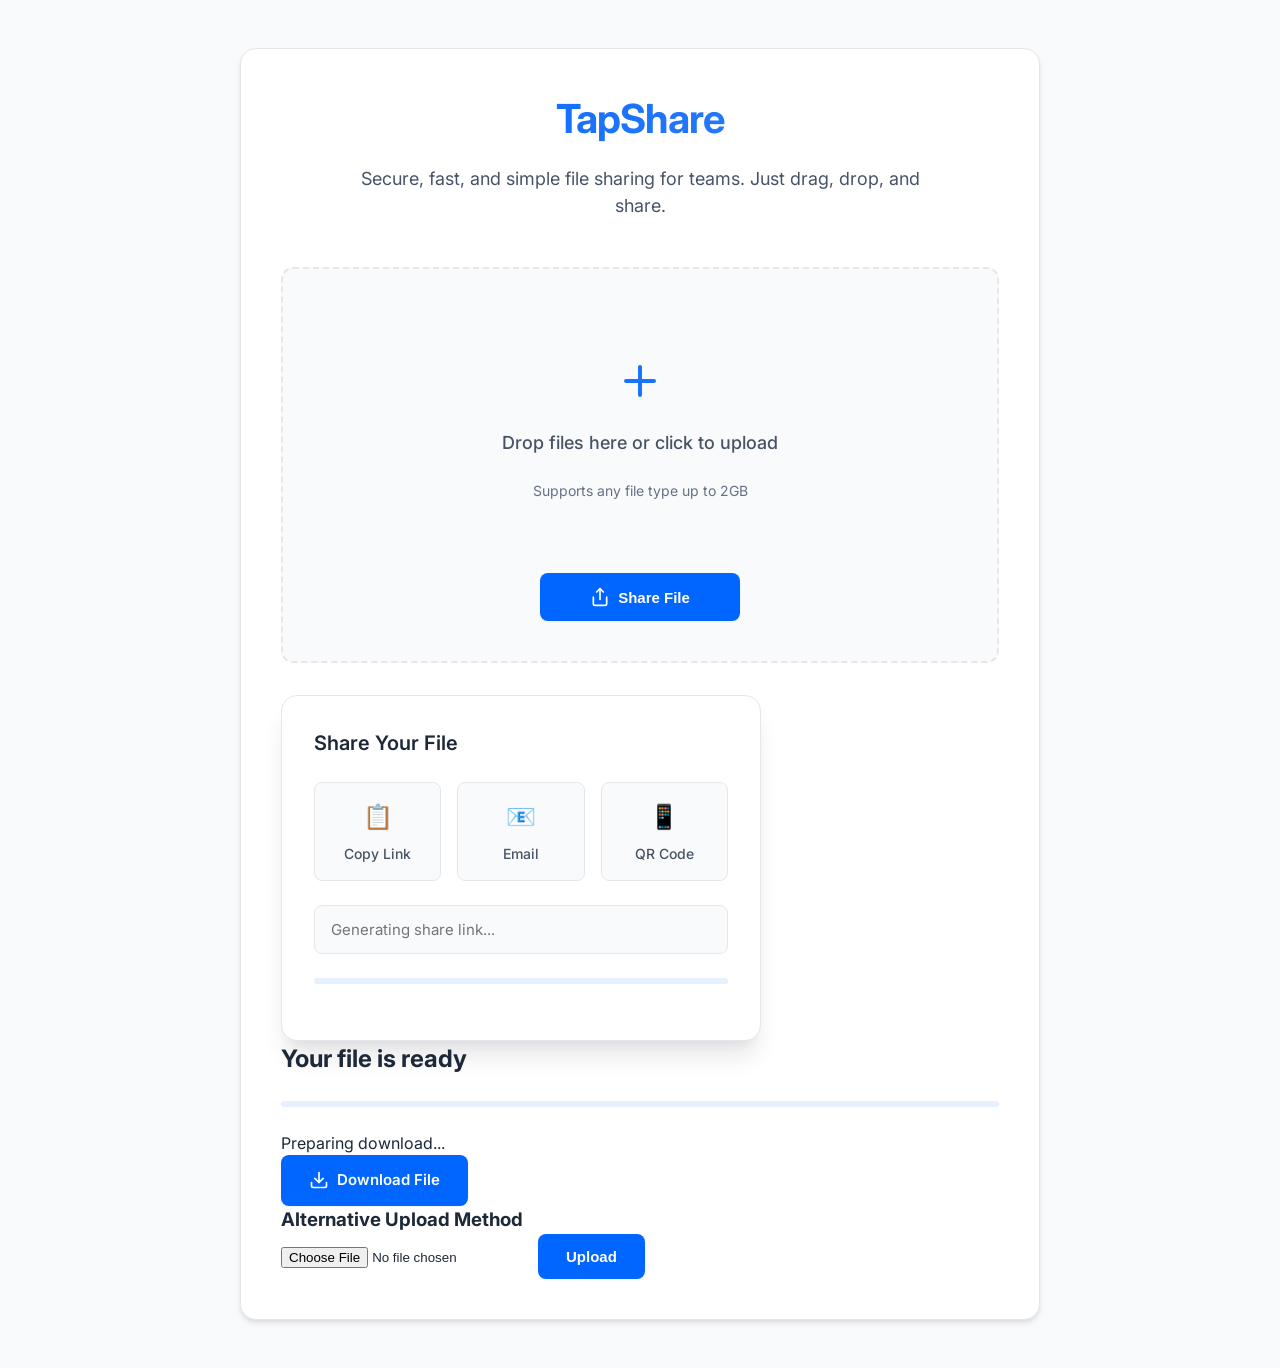
==== public/index.html @ 964b3a48 "Update index.html" ====
<!DOCTYPE html>
<html lang="en">
<head>
    <meta charset="UTF-8">
    <meta name="viewport" content="width=device-width, initial-scale=1.0">
    <title>TapShare - Secure File Transfer</title>
    <link rel="stylesheet" href="style.css">
    <link href="https://fonts.googleapis.com/css2?family=Inter:wght@400;500;600;700&display=swap" rel="stylesheet">
    <style>
        :root {
            --primary-color: #0066FF;
            --primary-hover: #0052CC;
            --primary-light: #E6F0FF;
            --secondary-color: #667085;
            --success-color: #12B76A;
            --error-color: #F04438;
            --background-color: #F9FAFB;
            --surface-color: #FFFFFF;
            --text-primary: #1D2939;
            --text-secondary: #475467;
            --border-color: #E5E7EB;
            --border-radius-sm: 8px;
            --border-radius: 12px;
            --border-radius-lg: 16px;
            --box-shadow-sm: 0 1px 2px rgba(16, 24, 40, 0.05);
            --box-shadow: 0 4px 6px -1px rgba(16, 24, 40, 0.1), 0 2px 4px -1px rgba(16, 24, 40, 0.06);
            --box-shadow-lg: 0 20px 25px -5px rgba(16, 24, 40, 0.1), 0 10px 10px -5px rgba(16, 24, 40, 0.04);
            --transition: all 0.2s ease;
        }

        * {
            margin: 0;
            padding: 0;
            box-sizing: border-box;
        }

        body {
            font-family: 'Inter', -apple-system, BlinkMacSystemFont, sans-serif;
            background: var(--background-color);
            color: var(--text-primary);
            line-height: 1.5;
            min-height: 100vh;
            display: flex;
            align-items: center;
            justify-content: center;
            padding: 2rem 1rem;
        }

        .container {
            width: 100%;
            max-width: 800px;
            background: var(--surface-color);
            border-radius: var(--border-radius-lg);
            box-shadow: var(--box-shadow);
            border: 1px solid var(--border-color);
            padding: 2.5rem;
            margin: 1rem;
        }

        h1 {
            font-size: 2.5rem;
            font-weight: 700;
            text-align: center;
            margin-bottom: 1rem;
            background: linear-gradient(135deg, var(--primary-color), #3B82F6);
            -webkit-background-clip: text;
            -webkit-text-fill-color: transparent;
            letter-spacing: -0.02em;
        }

        .subtitle {
            text-align: center;
            color: var(--text-secondary);
            font-size: 1.125rem;
            margin-bottom: 3rem;
            max-width: 600px;
            margin-left: auto;
            margin-right: auto;
        }

        .upload-box {
            border: 2px dashed var(--border-color);
            border-radius: var(--border-radius);
            padding: 2.5rem;
            text-align: center;
            background: var(--background-color);
            transition: var(--transition);
            margin-bottom: 2rem;
        }

        .upload-box.dragover {
            border-color: var(--primary-color);
            background: var(--primary-light);
        }

        .upload-area {
            display: flex;
            flex-direction: column;
            align-items: center;
            justify-content: center;
            gap: 1.5rem;
            min-height: 240px;
            cursor: pointer;
            padding: 2rem;
            border-radius: var(--border-radius-sm);
            transition: var(--transition);
        }

        .upload-area:hover {
            background: rgba(0, 102, 255, 0.04);
        }

        .upload-icon {
            width: 48px;
            height: 48px;
            color: var(--primary-color);
            opacity: 0.9;
        }

        .upload-text {
            font-size: 1.125rem;
            color: var(--text-secondary);
            font-weight: 500;
        }

        .upload-hint {
            font-size: 0.875rem;
            color: var(--secondary-color);
        }

        .button {
            background: var(--primary-color);
            color: white;
            border: none;
            padding: 0.875rem 1.75rem;
            border-radius: var(--border-radius-sm);
            font-weight: 600;
            font-size: 0.9375rem;
            cursor: pointer;
            transition: var(--transition);
            display: inline-flex;
            align-items: center;
            justify-content: center;
            gap: 0.5rem;
            box-shadow: var(--box-shadow-sm);
        }

        .button:hover {
            background: var(--primary-hover);
            transform: translateY(-1px);
        }

        .button:active {
            transform: translateY(0);
        }

        #shareBtn {
            width: 100%;
            max-width: 200px;
            margin: 1.5rem auto 0;
        }

        .progress-container {
            width: 100%;
            height: 6px;
            background: var(--primary-light);
            border-radius: 100px;
            margin: 1.5rem 0;
            overflow: hidden;
        }

        .progress-bar {
            width: 0%;
            height: 100%;
            background: linear-gradient(90deg, var(--primary-color), #3B82F6);
            transition: width 0.3s ease;
            border-radius: 100px;
        }

        .share-dialog {
            background: var(--surface-color);
            padding: 2rem;
            border-radius: var(--border-radius-lg);
            box-shadow: var(--box-shadow-lg);
            border: 1px solid var(--border-color);
            width: 90%;
            max-width: 480px;
        }

        .share-dialog h3 {
            color: var(--text-primary);
            font-size: 1.25rem;
            font-weight: 600;
            margin-bottom: 1.5rem;
        }

        .share-options {
            display: grid;
            grid-template-columns: repeat(3, 1fr);
            gap: 1rem;
            margin: 1.5rem 0;
        }

        .share-option {
            padding: 1rem;
            border-radius: var(--border-radius-sm);
            background: var(--background-color);
            border: 1px solid var(--border-color);
            cursor: pointer;
            transition: var(--transition);
            display: flex;
            flex-direction: column;
            align-items: center;
            gap: 0.5rem;
        }

        .share-option:hover {
            background: var(--primary-light);
            border-color: var(--primary-color);
            transform: translateY(-1px);
        }

        .share-option-icon {
            font-size: 1.5rem;
        }

        .share-option-text {
            font-size: 0.875rem;
            font-weight: 500;
            color: var(--text-secondary);
        }

        #shareLink {
            width: 100%;
            padding: 0.875rem 1rem;
            border: 1px solid var(--border-color);
            border-radius: var(--border-radius-sm);
            font-size: 0.9375rem;
            color: var(--text-primary);
            background: var(--background-color);
            transition: var(--transition);
            font-family: inherit;
        }

        #shareLink:focus {
            border-color: var(--primary-color);
            outline: none;
            box-shadow: 0 0 0 3px var(--primary-light);
        }

        .overlay {
            background: rgba(16, 24, 40, 0.6);
            backdrop-filter: blur(4px);
        }

        .file-preview {
            display: flex;
            flex-direction: column;
            align-items: center;
            gap: 0.75rem;
            padding: 1.5rem;
            background: var(--surface-color);
            border-radius: var(--border-radius);
            border: 1px solid var(--border-color);
            margin: 1rem 0;
        }

        .file-preview-icon {
            width: 40px;
            height: 40px;
            color: var(--primary-color);
        }

        .file-name {
            font-weight: 500;
            color: var(--text-primary);
            font-size: 1rem;
            text-align: center;
            word-break: break-word;
        }

        .file-size {
            color: var(--text-secondary);
            font-size: 0.875rem;
        }

        @media (max-width: 768px) {
            .container {
                padding: 1.5rem;
            }

            h1 {
                font-size: 2rem;
            }

            .upload-box {
                padding: 1.5rem;
            }

            .upload-area {
                min-height: 200px;
            }

            .share-dialog {
                padding: 1.5rem;
            }
        }

        @media (max-width: 480px) {
            h1 {
                font-size: 1.75rem;
            }

            .subtitle {
                font-size: 1rem;
            }

            .upload-box {
                padding: 1rem;
            }

            .share-options {
                grid-template-columns: 1fr;
            }
        }
    </style>
</head>
<body>
    <div class="container">
        <h1>TapShare</h1>
        <p class="subtitle">Secure, fast, and simple file sharing for teams. Just drag, drop, and share.</p>

        <div id="hostSection">
            <div class="upload-box">
                <input type="file" id="fileInput" hidden>
                <label for="fileInput" class="upload-area">
                    <svg class="upload-icon" viewBox="0 0 24 24" fill="none" xmlns="http://www.w3.org/2000/svg">
                        <path d="M12 5V19M5 12H19" stroke="currentColor" stroke-width="2" stroke-linecap="round" stroke-linejoin="round"/>
                    </svg>
                    <div class="upload-text">Drop files here or click to upload</div>
                    <div class="upload-hint">Supports any file type up to 2GB</div>
                </label>
                <button id="shareBtn" class="button">
                    <svg width="20" height="20" viewBox="0 0 24 24" fill="none" stroke="currentColor" stroke-width="2" stroke-linecap="round" stroke-linejoin="round">
                        <path d="M4 12v8a2 2 0 0 0 2 2h12a2 2 0 0 0 2-2v-8"/>
                        <polyline points="16 6 12 2 8 6"/>
                        <line x1="12" y1="2" x2="12" y2="15"/>
                    </svg>
                    <span>Share File</span>
                </button>
            </div>

            <div id="result" class="hidden">
                <div class="share-dialog">
                    <h3>Share Your File</h3>
                    <div class="share-options">
                        <div class="share-option" onclick="copyShareLink()">
                            <div class="share-option-icon">📋</div>
                            <span class="share-option-text">Copy Link</span>
                        </div>
                        <div class="share-option" onclick="shareViaEmail()">
                            <div class="share-option-icon">📧</div>
                            <span class="share-option-text">Email</span>
                        </div>
                        <div class="share-option" onclick="shareViaQR()">
                            <div class="share-option-icon">📱</div>
                            <span class="share-option-text">QR Code</span>
                        </div>
                    </div>
                    <input type="text" id="shareLink" readonly placeholder="Generating share link...">
                    <div class="progress-container">
                        <div id="progressBar" class="progress-bar"></div>
                    </div>
                    <p id="senderStatus"></p>
                </div>
                <div class="overlay"></div>
            </div>
        </div>

        <div id="receiveSection" class="hidden">
            <h2>Your file is ready</h2>
            <div class="progress-container">
                <div id="progressBar" class="progress-bar"></div>
            </div>
            <p id="receiverStatus">Preparing download...</p>
            <a id="downloadLink" class="button hidden" download>
                <svg width="20" height="20" viewBox="0 0 24 24" fill="none" stroke="currentColor" stroke-width="2" stroke-linecap="round" stroke-linejoin="round">
                    <path d="M21 15v4a2 2 0 0 1-2 2H5a2 2 0 0 1-2-2v-4"/>
                    <polyline points="7 10 12 15 17 10"/>
                    <line x1="12" y1="15" x2="12" y2="3"/>
                </svg>
                <span>Download File</span>
            </a>
        </div>

        <div id="uploadFallback" class="hidden">
            <h3>Alternative Upload Method</h3>
            <form id="uploadForm" enctype="multipart/form-data">
                <input type="file" name="file">
                <button type="submit" class="button">Upload</button>
            </form>
            <div id="uploadResult"></div>
        </div>
    </div>

    <script src="https://webrtc.github.io/adapter/adapter-latest.js"></script>
    <script src="script.js"></script>

    <script>
                const urlParams = new URLSearchParams(window.location.search);
        const roomId = urlParams.get('room');
        const fileId = urlParams.get('file');

        if (fileId || roomId) {
            document.getElementById('hostSection').classList.add('hidden');
            document.getElementById('receiveSection').classList.remove('hidden');
            
            if (fileId) {
                const downloadLink = document.getElementById('downloadLink');
                downloadLink.href = `/download/${fileId}`;
                downloadLink.classList.remove('hidden');
                downloadLink.innerText = 'Download File';
                document.getElementById('receiverStatus').innerText = 'Your file is ready for download';
                document.getElementById('progressBar').style.width = '100%';
            }
        }

        function copyShareLink() {
            const shareLink = document.getElementById('shareLink');
            shareLink.select();
            document.execCommand('copy');
            const option = event.currentTarget;
            const originalText = option.querySelector('span').innerText;
            option.querySelector('span').innerText = 'Copied';
            setTimeout(() => {
                option.querySelector('span').innerText = originalText;
            }, 2000);
        }

        function shareViaEmail() {
            const shareLink = document.getElementById('shareLink').value;
            window.location.href = `mailto:?subject=File Share&body=Here's your file: ${shareLink}`;
        }

        function shareViaQR() {
            alert('QR Code sharing coming soon');
        }

        const uploadArea = document.querySelector('.upload-area');
        const fileInput = document.getElementById('fileInput');

        ['dragenter', 'dragover'].forEach(eventName => {
            uploadArea.addEventListener(eventName, (e) => {
                e.preventDefault();
                uploadArea.parentElement.classList.add('dragover');
            });
        });

        ['dragleave', 'drop'].forEach(eventName => {
            uploadArea.addEventListener(eventName, (e) => {
                e.preventDefault();
                uploadArea.parentElement.classList.remove('dragover');
            });
        });

        uploadArea.addEventListener('drop', (e) => {
            fileInput.files = e.dataTransfer.files;
            updateFilePreview(e.dataTransfer.files[0]);
        });

        fileInput.addEventListener('change', (e) => {
            updateFilePreview(e.target.files[0]);
        });

        function updateFilePreview(file) {
            if (!file) return;
            
            const span = uploadArea.querySelector('span');
            span.innerHTML = `
                <div class="file-preview">
                    <svg width="24" height="24" viewBox="0 0 24 24" fill="none" xmlns="http://www.w3.org/2000/svg">
                        <path d="M13 2H6C5.46957 2 4.96086 2.21071 4.58579 2.58579C4.21071 2.96086 4 3.46957 4 4V20C4 20.5304 4.21071 21.0391 4.58579 21.4142C4.96086 21.7893 5.46957 22 6 22H18C18.5304 22 19.0391 21.7893 19.4142 21.4142C19.7893 21.0391 20 20.5304 20 20V9L13 2Z" stroke="#0066FF" stroke-width="2" stroke-linecap="round" stroke-linejoin="round"/>
                    </svg>
                    <div style="font-size: 0.875rem; margin: 0.5rem 0; font-weight: 500; color: var(--text-color);">${file.name}</div>
                    <div style="color: var(--text-muted); font-size: 0.75rem;">
                        ${formatFileSize(file.size)}
                    </div>
                </div>
            `;
        }

        function formatFileSize(bytes) {
            if (bytes === 0) return '0 B';
            const k = 1024;
            const sizes = ['B', 'KB', 'MB', 'GB', 'TB'];
            const i = Math.floor(Math.log(bytes) / Math.log(k));
            return parseFloat((bytes / Math.pow(k, i)).toFixed(1)) + ' ' + sizes[i];
        }

        document.getElementById('uploadForm').addEventListener('submit', async (e) => {
            e.preventDefault();
            const formData = new FormData(e.target);
            const submitButton = e.target.querySelector('button');
            submitButton.disabled = true;
            submitButton.innerText = 'Uploading...';

            try {
                const response = await fetch('/upload', {
                    method: 'POST',
                    body: formData
                });
                const result = await response.json();
                if (result.success) {
                    document.getElementById('uploadResult').innerHTML = `
                        <div style="background: #ECFDF5; padding: 1rem; border-radius: 6px; margin-top: 1rem;">
                            File uploaded successfully! 
                            <a href="${result.downloadLink}" style="color: var(--primary-color); text-decoration: none; font-weight: 500;">Download Link</a>
                        </div>
                    `;
                }
            } catch (error) {
                console.error('Upload failed:', error);
                document.getElementById('uploadResult').innerHTML = `
                    <div style="background: #FEF2F2; padding: 1rem; border-radius: 6px; margin-top: 1rem;">
                        Upload failed. Please try again.
                    </div>
                `;
            } finally {
                submitButton.disabled = false;
                submitButton.innerText = 'Upload';
            }
        });
    </script>
</body>
</html>
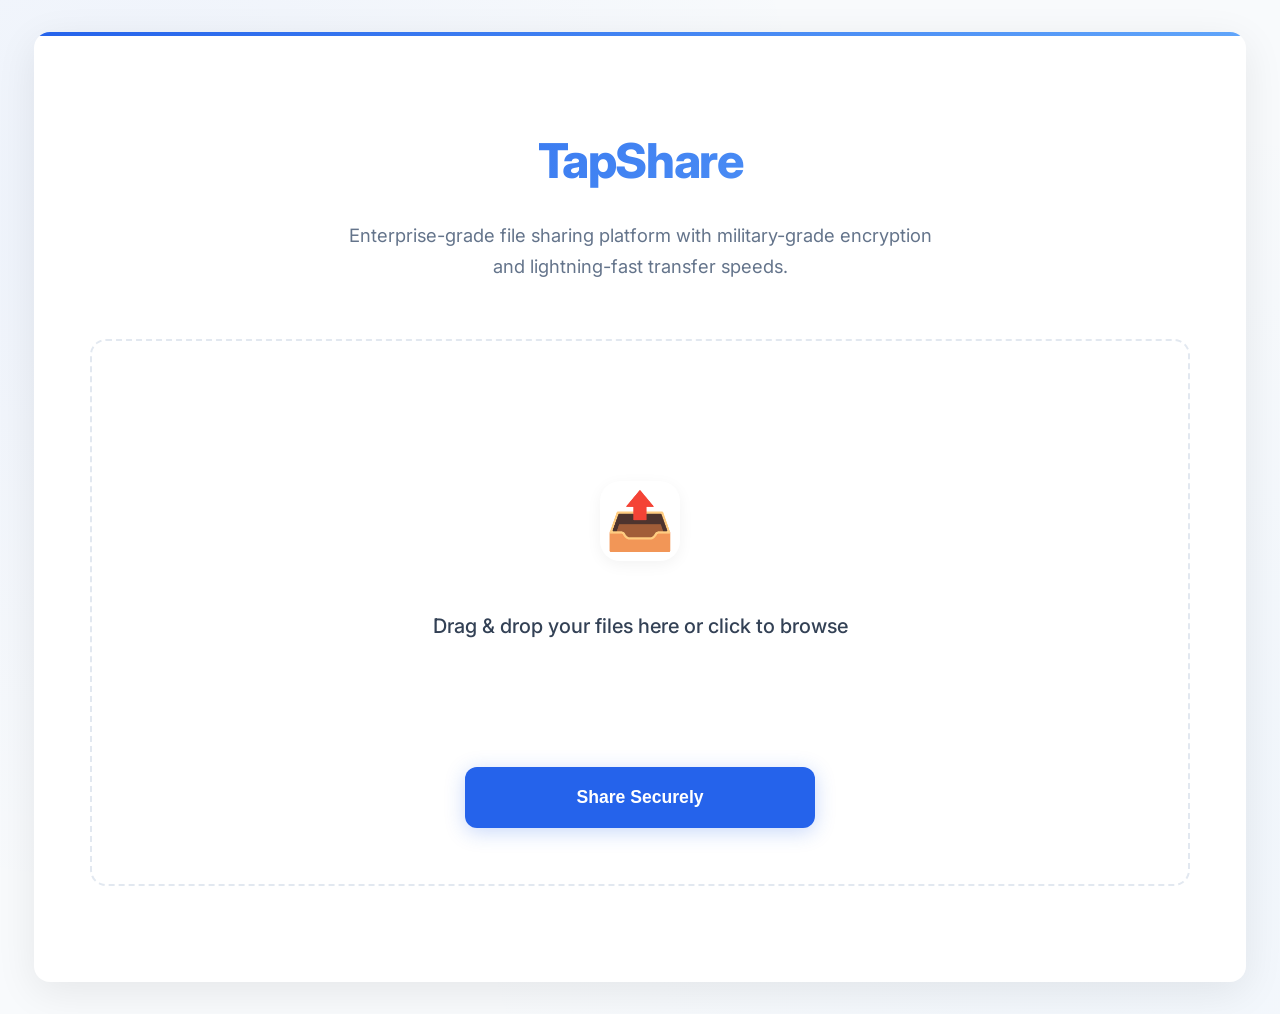
==== commit 359e636d: "update" ====
--- a/public/index.html
+++ b/public/index.html
@@ -3,94 +3,94 @@
 <head>
     <meta charset="UTF-8">
     <meta name="viewport" content="width=device-width, initial-scale=1.0">
-    <title>TapShare - Secure File Transfer</title>
+    <title>TapShare - Enterprise File Transfer Solution</title>
     <link rel="stylesheet" href="style.css">
     <link href="https://fonts.googleapis.com/css2?family=Inter:wght@400;500;600;700&display=swap" rel="stylesheet">
     <style>
         :root {
-            --primary-color: #0066FF;
-            --primary-hover: #0052CC;
-            --primary-light: #E6F0FF;
-            --secondary-color: #667085;
-            --success-color: #12B76A;
-            --error-color: #F04438;
-            --background-color: #F9FAFB;
-            --surface-color: #FFFFFF;
-            --text-primary: #1D2939;
-            --text-secondary: #475467;
-            --border-color: #E5E7EB;
-            --border-radius-sm: 8px;
-            --border-radius: 12px;
-            --border-radius-lg: 16px;
-            --box-shadow-sm: 0 1px 2px rgba(16, 24, 40, 0.05);
-            --box-shadow: 0 4px 6px -1px rgba(16, 24, 40, 0.1), 0 2px 4px -1px rgba(16, 24, 40, 0.06);
-            --box-shadow-lg: 0 20px 25px -5px rgba(16, 24, 40, 0.1), 0 10px 10px -5px rgba(16, 24, 40, 0.04);
-            --transition: all 0.2s ease;
-        }
-
-        * {
+            --primary-color: #2563eb;
+            --secondary-color: #1d4ed8; 
+            --accent-color: #60a5fa;
+            --background-color: #f8fafc;
+            --text-color: #0f172a;
+            --border-radius: 16px;
+            --box-shadow: 0 10px 40px rgba(0, 0, 0, 0.08);
+        }
+
+        body {
+            font-family: 'Inter', sans-serif;
             margin: 0;
-            padding: 0;
-            box-sizing: border-box;
-        }
-
-        body {
-            font-family: 'Inter', -apple-system, BlinkMacSystemFont, sans-serif;
+            min-height: 100vh;
             background: var(--background-color);
-            color: var(--text-primary);
-            line-height: 1.5;
-            min-height: 100vh;
+            color: var(--text-color);
+            line-height: 1.7;
             display: flex;
             align-items: center;
             justify-content: center;
-            padding: 2rem 1rem;
+            background-image: 
+                radial-gradient(circle at 10% 20%, rgba(37, 99, 235, 0.05) 0%, transparent 50%),
+                radial-gradient(circle at 90% 80%, rgba(96, 165, 250, 0.05) 0%, transparent 50%);
         }
 
         .container {
-            width: 100%;
-            max-width: 800px;
-            background: var(--surface-color);
-            border-radius: var(--border-radius-lg);
+            width: 95%;
+            max-width: 1100px;
+            margin: 2rem;
+            padding: 3.5rem;
+            background: white;
+            border-radius: var(--border-radius);
             box-shadow: var(--box-shadow);
-            border: 1px solid var(--border-color);
-            padding: 2.5rem;
-            margin: 1rem;
+            position: relative;
+            overflow: hidden;
+        }
+
+        .container::before {
+            content: '';
+            position: absolute;
+            top: 0;
+            left: 0;
+            right: 0;
+            height: 4px;
+            background: linear-gradient(90deg, var(--primary-color), var(--accent-color));
         }
 
         h1 {
-            font-size: 2.5rem;
-            font-weight: 700;
+            font-size: 3rem;
+            font-weight: 800;
             text-align: center;
-            margin-bottom: 1rem;
-            background: linear-gradient(135deg, var(--primary-color), #3B82F6);
+            color: var(--text-color);
+            margin-bottom: 0.75rem;
+            letter-spacing: -0.03em;
+            background: linear-gradient(135deg, var(--primary-color), var(--accent-color));
             -webkit-background-clip: text;
             -webkit-text-fill-color: transparent;
-            letter-spacing: -0.02em;
-        }
-
-        .subtitle {
+        }
+
+        p {
             text-align: center;
-            color: var(--text-secondary);
-            font-size: 1.125rem;
-            margin-bottom: 3rem;
+            color: #64748b;
+            font-size: 1.15rem;
+            margin-bottom: 3.5rem;
             max-width: 600px;
             margin-left: auto;
             margin-right: auto;
         }
 
         .upload-box {
-            border: 2px dashed var(--border-color);
+            border: 2px dashed #e2e8f0;
+            padding: 3.5rem;
+            text-align: center;
             border-radius: var(--border-radius);
-            padding: 2.5rem;
-            text-align: center;
-            background: var(--background-color);
-            transition: var(--transition);
-            margin-bottom: 2rem;
+            margin-bottom: 2.5rem;
+            transition: all 0.4s cubic-bezier(0.4, 0, 0.2, 1);
+            background: #ffffff;
+            position: relative;
         }
 
         .upload-box.dragover {
             border-color: var(--primary-color);
-            background: var(--primary-light);
+            background: rgba(37, 99, 235, 0.03);
+            transform: scale(1.01);
         }
 
         .upload-area {
@@ -98,229 +98,260 @@
             flex-direction: column;
             align-items: center;
             justify-content: center;
-            gap: 1.5rem;
-            min-height: 240px;
             cursor: pointer;
-            padding: 2rem;
-            border-radius: var(--border-radius-sm);
-            transition: var(--transition);
-        }
-
-        .upload-area:hover {
-            background: rgba(0, 102, 255, 0.04);
-        }
-
-        .upload-icon {
-            width: 48px;
-            height: 48px;
-            color: var(--primary-color);
-            opacity: 0.9;
-        }
-
-        .upload-text {
-            font-size: 1.125rem;
-            color: var(--text-secondary);
+            padding: 2.5rem;
+            min-height: 250px;
+            position: relative;
+        }
+
+        .upload-area span {
+            font-size: 1.25rem;
+            color: #334155;
+            margin-top: 1.5rem;
             font-weight: 500;
         }
 
-        .upload-hint {
-            font-size: 0.875rem;
-            color: var(--secondary-color);
-        }
-
-        .button {
+        button {
             background: var(--primary-color);
             color: white;
             border: none;
-            padding: 0.875rem 1.75rem;
-            border-radius: var(--border-radius-sm);
+            padding: 1.25rem 2.5rem;
+            border-radius: 12px;
+            cursor: pointer;
+            font-size: 1.1rem;
             font-weight: 600;
-            font-size: 0.9375rem;
-            cursor: pointer;
-            transition: var(--transition);
-            display: inline-flex;
-            align-items: center;
-            justify-content: center;
-            gap: 0.5rem;
-            box-shadow: var(--box-shadow-sm);
-        }
-
-        .button:hover {
-            background: var(--primary-hover);
-            transform: translateY(-1px);
-        }
-
-        .button:active {
-            transform: translateY(0);
+            transition: all 0.3s cubic-bezier(0.4, 0, 0.2, 1);
+            box-shadow: 0 4px 20px rgba(37, 99, 235, 0.25);
+            position: relative;
+            overflow: hidden;
+        }
+
+        button::after {
+            content: '';
+            position: absolute;
+            top: 0;
+            left: 0;
+            right: 0;
+            bottom: 0;
+            background: linear-gradient(rgba(255,255,255,0.1), rgba(255,255,255,0));
+            opacity: 0;
+            transition: opacity 0.3s;
+        }
+
+        button:hover {
+            background: var(--secondary-color);
+            transform: translateY(-2px);
+            box-shadow: 0 6px 25px rgba(37, 99, 235, 0.35);
+        }
+
+        button:hover::after {
+            opacity: 1;
         }
 
         #shareBtn {
             width: 100%;
-            max-width: 200px;
-            margin: 1.5rem auto 0;
+            max-width: 350px;
+            margin: 2.5rem auto 0;
+            display: block;
         }
 
         .progress-container {
             width: 100%;
-            height: 6px;
-            background: var(--primary-light);
+            height: 8px;
+            background: #f1f5f9;
             border-radius: 100px;
-            margin: 1.5rem 0;
+            margin: 2rem 0;
             overflow: hidden;
         }
 
         .progress-bar {
             width: 0%;
             height: 100%;
-            background: linear-gradient(90deg, var(--primary-color), #3B82F6);
-            transition: width 0.3s ease;
+            background: linear-gradient(90deg, var(--primary-color), var(--accent-color));
+            transition: width 0.4s cubic-bezier(0.4, 0, 0.2, 1);
             border-radius: 100px;
-        }
-
-        .share-dialog {
-            background: var(--surface-color);
-            padding: 2rem;
-            border-radius: var(--border-radius-lg);
-            box-shadow: var(--box-shadow-lg);
-            border: 1px solid var(--border-color);
-            width: 90%;
-            max-width: 480px;
-        }
-
-        .share-dialog h3 {
-            color: var(--text-primary);
-            font-size: 1.25rem;
-            font-weight: 600;
-            margin-bottom: 1.5rem;
-        }
-
-        .share-options {
-            display: grid;
-            grid-template-columns: repeat(3, 1fr);
-            gap: 1rem;
-            margin: 1.5rem 0;
-        }
-
-        .share-option {
-            padding: 1rem;
-            border-radius: var(--border-radius-sm);
-            background: var(--background-color);
-            border: 1px solid var(--border-color);
-            cursor: pointer;
-            transition: var(--transition);
-            display: flex;
-            flex-direction: column;
-            align-items: center;
-            gap: 0.5rem;
-        }
-
-        .share-option:hover {
-            background: var(--primary-light);
-            border-color: var(--primary-color);
-            transform: translateY(-1px);
-        }
-
-        .share-option-icon {
-            font-size: 1.5rem;
-        }
-
-        .share-option-text {
-            font-size: 0.875rem;
-            font-weight: 500;
-            color: var(--text-secondary);
+            position: relative;
+        }
+
+        .progress-bar::after {
+            content: '';
+            position: absolute;
+            top: 0;
+            left: 0;
+            right: 0;
+            bottom: 0;
+            background: linear-gradient(
+                90deg,
+                rgba(255,255,255,0) 0%,
+                rgba(255,255,255,0.15) 50%,
+                rgba(255,255,255,0) 100%
+            );
+            animation: shimmer 1.5s infinite;
+        }
+
+        @keyframes shimmer {
+            0% { transform: translateX(-100%); }
+            100% { transform: translateX(100%); }
         }
 
         #shareLink {
             width: 100%;
-            padding: 0.875rem 1rem;
-            border: 1px solid var(--border-color);
-            border-radius: var(--border-radius-sm);
-            font-size: 0.9375rem;
-            color: var(--text-primary);
-            background: var(--background-color);
-            transition: var(--transition);
-            font-family: inherit;
+            padding: 1.25rem;
+            border: 2px solid #e2e8f0;
+            border-radius: 12px;
+            margin: 1.5rem 0;
+            font-size: 1.1rem;
+            color: var(--text-color);
+            background: #ffffff;
+            transition: all 0.3s ease;
+            font-family: 'Inter', sans-serif;
         }
 
         #shareLink:focus {
             border-color: var(--primary-color);
             outline: none;
-            box-shadow: 0 0 0 3px var(--primary-light);
-        }
-
-        .overlay {
-            background: rgba(16, 24, 40, 0.6);
-            backdrop-filter: blur(4px);
+            box-shadow: 0 0 0 3px rgba(37, 99, 235, 0.1);
+        }
+
+        .download-button {
+            display: inline-block;
+            background: var(--primary-color);
+            color: white;
+            text-decoration: none;
+            padding: 1.4rem 3.5rem;
+            border-radius: 12px;
+            margin-top: 2rem;
+            transition: all 0.3s cubic-bezier(0.4, 0, 0.2, 1);
+            font-weight: 600;
+            box-shadow: 0 4px 20px rgba(37, 99, 235, 0.25);
+            position: relative;
+            overflow: hidden;
+        }
+
+        .download-button:hover {
+            background: var(--secondary-color);
+            transform: translateY(-2px);
+            box-shadow: 0 6px 25px rgba(37, 99, 235, 0.35);
+        }
+
+        .hidden {
+            display: none;
+        }
+
+        #uploadFallback {
+            margin-top: 3.5rem;
+            padding: 2.5rem;
+            border: 1px solid #e2e8f0;
+            border-radius: var(--border-radius);
+            background: #ffffff;
+        }
+
+        #uploadResult {
+            margin-top: 2rem;
+            padding: 2rem;
+            border-radius: var(--border-radius);
+            animation: fadeIn 0.4s cubic-bezier(0.4, 0, 0.2, 1);
+        }
+
+        @keyframes fadeIn {
+            from { opacity: 0; transform: translateY(20px); }
+            to { opacity: 1; transform: translateY(0); }
+        }
+
+        #uploadResult a {
+            color: var(--primary-color);
+            text-decoration: none;
+            font-weight: 500;
+            position: relative;
+        }
+
+        #uploadResult a::after {
+            content: '';
+            position: absolute;
+            bottom: -2px;
+            left: 0;
+            width: 100%;
+            height: 2px;
+            background: var(--primary-color);
+            transform: scaleX(0);
+            transition: transform 0.3s ease;
+        }
+
+        #uploadResult a:hover::after {
+            transform: scaleX(1);
         }
 
         .file-preview {
+            background: #f8fafc;
+            padding: 2rem;
+            border-radius: var(--border-radius);
+            margin: 1.5rem 0;
             display: flex;
+            align-items: center;
+            justify-content: center;
             flex-direction: column;
+            border: 1px solid #e2e8f0;
+            transition: all 0.3s ease;
+        }
+
+        .file-preview:hover {
+            transform: translateY(-2px);
+            box-shadow: 0 4px 20px rgba(0, 0, 0, 0.05);
+        }
+
+        .file-icon {
+            font-size: 3.5rem;
+            margin-bottom: 1.5rem;
+            background: white;
+            width: 80px;
+            height: 80px;
+            display: flex;
             align-items: center;
-            gap: 0.75rem;
-            padding: 1.5rem;
-            background: var(--surface-color);
-            border-radius: var(--border-radius);
-            border: 1px solid var(--border-color);
-            margin: 1rem 0;
-        }
-
-        .file-preview-icon {
-            width: 40px;
-            height: 40px;
-            color: var(--primary-color);
-        }
-
-        .file-name {
-            font-weight: 500;
-            color: var(--text-primary);
-            font-size: 1rem;
-            text-align: center;
-            word-break: break-word;
-        }
-
-        .file-size {
-            color: var(--text-secondary);
-            font-size: 0.875rem;
+            justify-content: center;
+            border-radius: 20px;
+            box-shadow: 0 4px 15px rgba(0, 0, 0, 0.05);
         }
 
         @media (max-width: 768px) {
             .container {
-                padding: 1.5rem;
-            }
-
+                margin: 1rem;
+                padding: 2rem;
+            }
+
+            h1 {
+                font-size: 2.5rem;
+            }
+
+            .upload-box {
+                padding: 2rem;
+            }
+
+            .upload-area {
+                min-height: 200px;
+            }
+
+            button {
+                padding: 1rem 2rem;
+            }
+        }
+
+        @media (max-width: 480px) {
             h1 {
                 font-size: 2rem;
             }
 
+            p {
+                font-size: 1rem;
+            }
+
             .upload-box {
                 padding: 1.5rem;
             }
 
-            .upload-area {
-                min-height: 200px;
-            }
-
-            .share-dialog {
-                padding: 1.5rem;
-            }
-        }
-
-        @media (max-width: 480px) {
-            h1 {
-                font-size: 1.75rem;
-            }
-
-            .subtitle {
-                font-size: 1rem;
-            }
-
-            .upload-box {
-                padding: 1rem;
-            }
-
-            .share-options {
-                grid-template-columns: 1fr;
+            .file-icon {
+                font-size: 2.5rem;
+                width: 60px;
+                height: 60px;
             }
         }
     </style>
@@ -328,76 +359,45 @@
 <body>
     <div class="container">
         <h1>TapShare</h1>
-        <p class="subtitle">Secure, fast, and simple file sharing for teams. Just drag, drop, and share.</p>
+        <p>Enterprise-grade file sharing platform with military-grade encryption and lightning-fast transfer speeds.</p>
 
         <div id="hostSection">
             <div class="upload-box">
                 <input type="file" id="fileInput" hidden>
                 <label for="fileInput" class="upload-area">
-                    <svg class="upload-icon" viewBox="0 0 24 24" fill="none" xmlns="http://www.w3.org/2000/svg">
-                        <path d="M12 5V19M5 12H19" stroke="currentColor" stroke-width="2" stroke-linecap="round" stroke-linejoin="round"/>
-                    </svg>
-                    <div class="upload-text">Drop files here or click to upload</div>
-                    <div class="upload-hint">Supports any file type up to 2GB</div>
+                    <div class="file-icon">📤</div>
+                    <span>Drag & drop your files here or click to browse</span>
                 </label>
-                <button id="shareBtn" class="button">
-                    <svg width="20" height="20" viewBox="0 0 24 24" fill="none" stroke="currentColor" stroke-width="2" stroke-linecap="round" stroke-linejoin="round">
-                        <path d="M4 12v8a2 2 0 0 0 2 2h12a2 2 0 0 0 2-2v-8"/>
-                        <polyline points="16 6 12 2 8 6"/>
-                        <line x1="12" y1="2" x2="12" y2="15"/>
-                    </svg>
-                    <span>Share File</span>
+                <button id="shareBtn">
+                    <span>Share Securely</span>
                 </button>
             </div>
 
             <div id="result" class="hidden">
-                <div class="share-dialog">
-                    <h3>Share Your File</h3>
-                    <div class="share-options">
-                        <div class="share-option" onclick="copyShareLink()">
-                            <div class="share-option-icon">📋</div>
-                            <span class="share-option-text">Copy Link</span>
-                        </div>
-                        <div class="share-option" onclick="shareViaEmail()">
-                            <div class="share-option-icon">📧</div>
-                            <span class="share-option-text">Email</span>
-                        </div>
-                        <div class="share-option" onclick="shareViaQR()">
-                            <div class="share-option-icon">📱</div>
-                            <span class="share-option-text">QR Code</span>
-                        </div>
-                    </div>
-                    <input type="text" id="shareLink" readonly placeholder="Generating share link...">
-                    <div class="progress-container">
-                        <div id="progressBar" class="progress-bar"></div>
-                    </div>
-                    <p id="senderStatus"></p>
+                <p>Your file is ready for secure sharing!</p>
+                <input type="text" id="shareLink" readonly>
+                <button onclick="copyShareLink()">Copy Secure Link</button>
+                <div class="progress-container">
+                    <div id="progressBar" class="progress-bar"></div>
                 </div>
-                <div class="overlay"></div>
+                <p id="senderStatus"></p>
             </div>
         </div>
 
         <div id="receiveSection" class="hidden">
-            <h2>Your file is ready</h2>
+            <h2>Your secure file is ready!</h2>
             <div class="progress-container">
                 <div id="progressBar" class="progress-bar"></div>
             </div>
-            <p id="receiverStatus">Preparing download...</p>
-            <a id="downloadLink" class="button hidden" download>
-                <svg width="20" height="20" viewBox="0 0 24 24" fill="none" stroke="currentColor" stroke-width="2" stroke-linecap="round" stroke-linejoin="round">
-                    <path d="M21 15v4a2 2 0 0 1-2 2H5a2 2 0 0 1-2-2v-4"/>
-                    <polyline points="7 10 12 15 17 10"/>
-                    <line x1="12" y1="15" x2="12" y2="3"/>
-                </svg>
-                <span>Download File</span>
-            </a>
+            <p id="receiverStatus">Preparing your secure download...</p>
+            <a id="downloadLink" class="hidden download-button" download>Download Securely</a>
         </div>
 
         <div id="uploadFallback" class="hidden">
-            <h3>Alternative Upload Method</h3>
+            <h3>Using enterprise upload method...</h3>
             <form id="uploadForm" enctype="multipart/form-data">
                 <input type="file" name="file">
-                <button type="submit" class="button">Upload</button>
+                <button type="submit">Upload Securely</button>
             </form>
             <div id="uploadResult"></div>
         </div>
@@ -407,7 +407,7 @@
     <script src="script.js"></script>
 
     <script>
-                const urlParams = new URLSearchParams(window.location.search);
+        const urlParams = new URLSearchParams(window.location.search);
         const roomId = urlParams.get('room');
         const fileId = urlParams.get('file');
 
@@ -419,8 +419,8 @@
                 const downloadLink = document.getElementById('downloadLink');
                 downloadLink.href = `/download/${fileId}`;
                 downloadLink.classList.remove('hidden');
-                downloadLink.innerText = 'Download File';
-                document.getElementById('receiverStatus').innerText = 'Your file is ready for download';
+                downloadLink.innerText = 'Download Securely';
+                document.getElementById('receiverStatus').innerText = 'Your file is ready for secure download!';
                 document.getElementById('progressBar').style.width = '100%';
             }
         }
@@ -429,21 +429,11 @@
             const shareLink = document.getElementById('shareLink');
             shareLink.select();
             document.execCommand('copy');
-            const option = event.currentTarget;
-            const originalText = option.querySelector('span').innerText;
-            option.querySelector('span').innerText = 'Copied';
+            const originalText = shareLink.nextElementSibling.innerText;
+            shareLink.nextElementSibling.innerText = 'Link Copied!';
             setTimeout(() => {
-                option.querySelector('span').innerText = originalText;
+                shareLink.nextElementSibling.innerText = originalText;
             }, 2000);
-        }
-
-        function shareViaEmail() {
-            const shareLink = document.getElementById('shareLink').value;
-            window.location.href = `mailto:?subject=File Share&body=Here's your file: ${shareLink}`;
-        }
-
-        function shareViaQR() {
-            alert('QR Code sharing coming soon');
         }
 
         const uploadArea = document.querySelector('.upload-area');
@@ -478,23 +468,22 @@
             const span = uploadArea.querySelector('span');
             span.innerHTML = `
                 <div class="file-preview">
-                    <svg width="24" height="24" viewBox="0 0 24 24" fill="none" xmlns="http://www.w3.org/2000/svg">
-                        <path d="M13 2H6C5.46957 2 4.96086 2.21071 4.58579 2.58579C4.21071 2.96086 4 3.46957 4 4V20C4 20.5304 4.21071 21.0391 4.58579 21.4142C4.96086 21.7893 5.46957 22 6 22H18C18.5304 22 19.0391 21.7893 19.4142 21.4142C19.7893 21.0391 20 20.5304 20 20V9L13 2Z" stroke="#0066FF" stroke-width="2" stroke-linecap="round" stroke-linejoin="round"/>
-                    </svg>
-                    <div style="font-size: 0.875rem; margin: 0.5rem 0; font-weight: 500; color: var(--text-color);">${file.name}</div>
-                    <div style="color: var(--text-muted); font-size: 0.75rem;">
-                        ${formatFileSize(file.size)}
+                    <div class="file-icon">📄</div>
+                    <div style="font-size: 1.2rem; margin-bottom: 0.75rem; font-weight: 600;">${file.name}</div>
+                    <div style="color: #64748b;">
+                        Size: ${formatFileSize(file.size)}<br>
+                        Type: ${file.type || 'Unknown'}
                     </div>
                 </div>
             `;
         }
 
         function formatFileSize(bytes) {
-            if (bytes === 0) return '0 B';
+            if (bytes === 0) return '0 Bytes';
             const k = 1024;
-            const sizes = ['B', 'KB', 'MB', 'GB', 'TB'];
+            const sizes = ['Bytes', 'KB', 'MB', 'GB', 'TB'];
             const i = Math.floor(Math.log(bytes) / Math.log(k));
-            return parseFloat((bytes / Math.pow(k, i)).toFixed(1)) + ' ' + sizes[i];
+            return parseFloat((bytes / Math.pow(k, i)).toFixed(2)) + ' ' + sizes[i];
         }
 
         document.getElementById('uploadForm').addEventListener('submit', async (e) => {
@@ -512,22 +501,22 @@
                 const result = await response.json();
                 if (result.success) {
                     document.getElementById('uploadResult').innerHTML = `
-                        <div style="background: #ECFDF5; padding: 1rem; border-radius: 6px; margin-top: 1rem;">
+                        <div style="background: #ecfdf5; padding: 2rem; border-radius: var(--border-radius); box-shadow: 0 4px 20px rgba(0,0,0,0.05);">
                             File uploaded successfully! 
-                            <a href="${result.downloadLink}" style="color: var(--primary-color); text-decoration: none; font-weight: 500;">Download Link</a>
+                            <a href="${result.downloadLink}">Secure Download Link</a>
                         </div>
                     `;
                 }
             } catch (error) {
                 console.error('Upload failed:', error);
                 document.getElementById('uploadResult').innerHTML = `
-                    <div style="background: #FEF2F2; padding: 1rem; border-radius: 6px; margin-top: 1rem;">
+                    <div style="background: #fef2f2; padding: 2rem; border-radius: var(--border-radius); box-shadow: 0 4px 20px rgba(0,0,0,0.05);">
                         Upload failed. Please try again.
                     </div>
                 `;
             } finally {
                 submitButton.disabled = false;
-                submitButton.innerText = 'Upload';
+                submitButton.innerText = 'Upload Securely';
             }
         });
     </script>
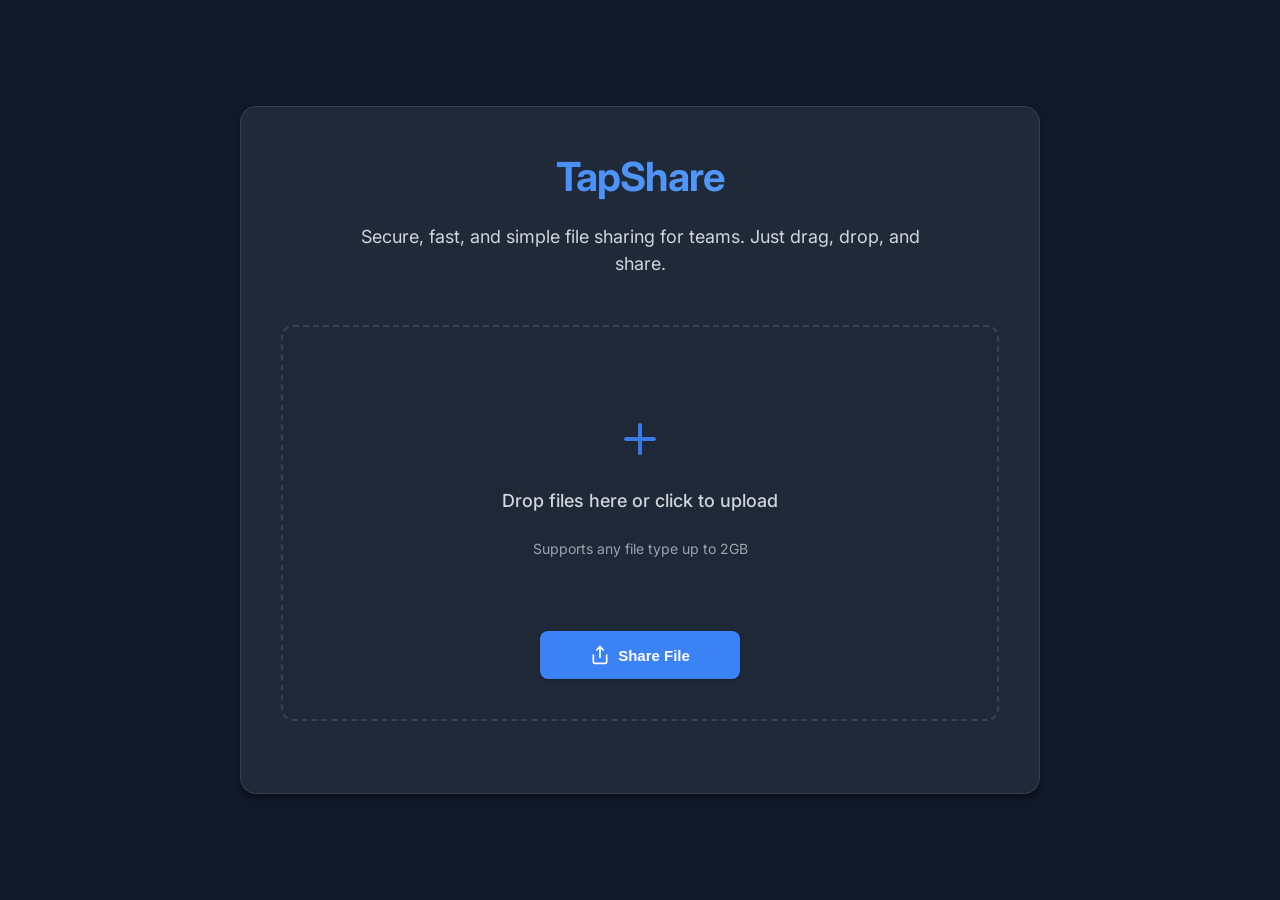
==== commit 03dc5c2b: "update p2p" ====
--- a/public/index.html
+++ b/public/index.html
@@ -3,94 +3,94 @@
 <head>
     <meta charset="UTF-8">
     <meta name="viewport" content="width=device-width, initial-scale=1.0">
-    <title>TapShare - Enterprise File Transfer Solution</title>
+    <title>TapShare - Secure File Transfer</title>
     <link rel="stylesheet" href="style.css">
     <link href="https://fonts.googleapis.com/css2?family=Inter:wght@400;500;600;700&display=swap" rel="stylesheet">
     <style>
         :root {
-            --primary-color: #2563eb;
-            --secondary-color: #1d4ed8; 
-            --accent-color: #60a5fa;
-            --background-color: #f8fafc;
-            --text-color: #0f172a;
-            --border-radius: 16px;
-            --box-shadow: 0 10px 40px rgba(0, 0, 0, 0.08);
+            --primary-color: #3B82F6;
+            --primary-hover: #2563EB;
+            --primary-light: rgba(59, 130, 246, 0.1);
+            --secondary-color: #9CA3AF;
+            --success-color: #10B981;
+            --error-color: #EF4444;
+            --background-color: #111827;
+            --surface-color: #1F2937;
+            --text-primary: #F9FAFB;
+            --text-secondary: #D1D5DB;
+            --border-color: #374151;
+            --border-radius-sm: 8px;
+            --border-radius: 12px;
+            --border-radius-lg: 16px;
+            --box-shadow-sm: 0 1px 2px rgba(0, 0, 0, 0.3);
+            --box-shadow: 0 4px 6px -1px rgba(0, 0, 0, 0.3), 0 2px 4px -1px rgba(0, 0, 0, 0.2);
+            --box-shadow-lg: 0 20px 25px -5px rgba(0, 0, 0, 0.3), 0 10px 10px -5px rgba(0, 0, 0, 0.2);
+            --transition: all 0.2s ease;
+        }
+
+        * {
+            margin: 0;
+            padding: 0;
+            box-sizing: border-box;
         }
 
         body {
-            font-family: 'Inter', sans-serif;
-            margin: 0;
+            font-family: 'Inter', -apple-system, BlinkMacSystemFont, sans-serif;
+            background: var(--background-color);
+            color: var(--text-primary);
+            line-height: 1.5;
             min-height: 100vh;
-            background: var(--background-color);
-            color: var(--text-color);
-            line-height: 1.7;
             display: flex;
             align-items: center;
             justify-content: center;
-            background-image: 
-                radial-gradient(circle at 10% 20%, rgba(37, 99, 235, 0.05) 0%, transparent 50%),
-                radial-gradient(circle at 90% 80%, rgba(96, 165, 250, 0.05) 0%, transparent 50%);
+            padding: 2rem 1rem;
         }
 
         .container {
-            width: 95%;
-            max-width: 1100px;
-            margin: 2rem;
-            padding: 3.5rem;
-            background: white;
-            border-radius: var(--border-radius);
+            width: 100%;
+            max-width: 800px;
+            background: var(--surface-color);
+            border-radius: var(--border-radius-lg);
             box-shadow: var(--box-shadow);
-            position: relative;
-            overflow: hidden;
-        }
-
-        .container::before {
-            content: '';
-            position: absolute;
-            top: 0;
-            left: 0;
-            right: 0;
-            height: 4px;
-            background: linear-gradient(90deg, var(--primary-color), var(--accent-color));
+            border: 1px solid var(--border-color);
+            padding: 2.5rem;
+            margin: 1rem;
         }
 
         h1 {
-            font-size: 3rem;
-            font-weight: 800;
+            font-size: 2.5rem;
+            font-weight: 700;
             text-align: center;
-            color: var(--text-color);
-            margin-bottom: 0.75rem;
-            letter-spacing: -0.03em;
-            background: linear-gradient(135deg, var(--primary-color), var(--accent-color));
+            margin-bottom: 1rem;
+            background: linear-gradient(135deg, var(--primary-color), #60A5FA);
             -webkit-background-clip: text;
             -webkit-text-fill-color: transparent;
-        }
-
-        p {
+            letter-spacing: -0.02em;
+        }
+
+        .subtitle {
             text-align: center;
-            color: #64748b;
-            font-size: 1.15rem;
-            margin-bottom: 3.5rem;
+            color: var(--text-secondary);
+            font-size: 1.125rem;
+            margin-bottom: 3rem;
             max-width: 600px;
             margin-left: auto;
             margin-right: auto;
         }
 
         .upload-box {
-            border: 2px dashed #e2e8f0;
-            padding: 3.5rem;
+            border: 2px dashed var(--border-color);
+            border-radius: var(--border-radius);
+            padding: 2.5rem;
             text-align: center;
-            border-radius: var(--border-radius);
-            margin-bottom: 2.5rem;
-            transition: all 0.4s cubic-bezier(0.4, 0, 0.2, 1);
-            background: #ffffff;
-            position: relative;
+            background: rgba(31, 41, 55, 0.5);
+            transition: var(--transition);
+            margin-bottom: 2rem;
         }
 
         .upload-box.dragover {
             border-color: var(--primary-color);
-            background: rgba(37, 99, 235, 0.03);
-            transform: scale(1.01);
+            background: var(--primary-light);
         }
 
         .upload-area {
@@ -98,260 +98,233 @@
             flex-direction: column;
             align-items: center;
             justify-content: center;
+            gap: 1.5rem;
+            min-height: 240px;
             cursor: pointer;
-            padding: 2.5rem;
-            min-height: 250px;
-            position: relative;
-        }
-
-        .upload-area span {
-            font-size: 1.25rem;
-            color: #334155;
-            margin-top: 1.5rem;
+            padding: 2rem;
+            border-radius: var(--border-radius-sm);
+            transition: var(--transition);
+        }
+
+        .upload-area:hover {
+            background: rgba(59, 130, 246, 0.1);
+        }
+
+        .upload-icon {
+            width: 48px;
+            height: 48px;
+            color: var(--primary-color);
+            opacity: 0.9;
+        }
+
+        .upload-text {
+            font-size: 1.125rem;
+            color: var(--text-secondary);
             font-weight: 500;
         }
 
-        button {
+        .upload-hint {
+            font-size: 0.875rem;
+            color: var(--secondary-color);
+        }
+
+        .button {
             background: var(--primary-color);
             color: white;
             border: none;
-            padding: 1.25rem 2.5rem;
-            border-radius: 12px;
+            padding: 0.875rem 1.75rem;
+            border-radius: var(--border-radius-sm);
+            font-weight: 600;
+            font-size: 0.9375rem;
             cursor: pointer;
-            font-size: 1.1rem;
-            font-weight: 600;
-            transition: all 0.3s cubic-bezier(0.4, 0, 0.2, 1);
-            box-shadow: 0 4px 20px rgba(37, 99, 235, 0.25);
-            position: relative;
-            overflow: hidden;
-        }
-
-        button::after {
-            content: '';
-            position: absolute;
-            top: 0;
-            left: 0;
-            right: 0;
-            bottom: 0;
-            background: linear-gradient(rgba(255,255,255,0.1), rgba(255,255,255,0));
-            opacity: 0;
-            transition: opacity 0.3s;
-        }
-
-        button:hover {
-            background: var(--secondary-color);
-            transform: translateY(-2px);
-            box-shadow: 0 6px 25px rgba(37, 99, 235, 0.35);
-        }
-
-        button:hover::after {
-            opacity: 1;
+            transition: var(--transition);
+            display: inline-flex;
+            align-items: center;
+            justify-content: center;
+            gap: 0.5rem;
+            box-shadow: var(--box-shadow-sm);
+        }
+
+        .button:hover {
+            background: var(--primary-hover);
+            transform: translateY(-1px);
+        }
+
+        .button:active {
+            transform: translateY(0);
         }
 
         #shareBtn {
             width: 100%;
-            max-width: 350px;
-            margin: 2.5rem auto 0;
-            display: block;
+            max-width: 200px;
+            margin: 1.5rem auto 0;
         }
 
         .progress-container {
             width: 100%;
-            height: 8px;
-            background: #f1f5f9;
+            height: 6px;
+            background: var(--primary-light);
             border-radius: 100px;
-            margin: 2rem 0;
+            margin: 1.5rem 0;
             overflow: hidden;
         }
 
         .progress-bar {
             width: 0%;
             height: 100%;
-            background: linear-gradient(90deg, var(--primary-color), var(--accent-color));
-            transition: width 0.4s cubic-bezier(0.4, 0, 0.2, 1);
+            background: linear-gradient(90deg, var(--primary-color), #60A5FA);
+            transition: width 0.3s ease;
             border-radius: 100px;
-            position: relative;
-        }
-
-        .progress-bar::after {
-            content: '';
-            position: absolute;
-            top: 0;
-            left: 0;
-            right: 0;
-            bottom: 0;
-            background: linear-gradient(
-                90deg,
-                rgba(255,255,255,0) 0%,
-                rgba(255,255,255,0.15) 50%,
-                rgba(255,255,255,0) 100%
-            );
-            animation: shimmer 1.5s infinite;
-        }
-
-        @keyframes shimmer {
-            0% { transform: translateX(-100%); }
-            100% { transform: translateX(100%); }
+        }
+
+        .share-dialog {
+            background: var(--surface-color);
+            padding: 2rem;
+            border-radius: var(--border-radius-lg);
+            box-shadow: var(--box-shadow-lg);
+            border: 1px solid var(--border-color);
+            width: 90%;
+            max-width: 480px;
+        }
+
+        .share-dialog h3 {
+            color: var(--text-primary);
+            font-size: 1.25rem;
+            font-weight: 600;
+            margin-bottom: 1.5rem;
+        }
+
+        .share-options {
+            display: grid;
+            grid-template-columns: repeat(3, 1fr);
+            gap: 1rem;
+            margin: 1.5rem 0;
+        }
+
+        .share-option {
+            padding: 1rem;
+            border-radius: var(--border-radius-sm);
+            background: rgba(31, 41, 55, 0.5);
+            border: 1px solid var(--border-color);
+            cursor: pointer;
+            transition: var(--transition);
+            display: flex;
+            flex-direction: column;
+            align-items: center;
+            gap: 0.5rem;
+        }
+
+        .share-option:hover {
+            background: var(--primary-light);
+            border-color: var(--primary-color);
+            transform: translateY(-1px);
+        }
+
+        .share-option-icon {
+            font-size: 1.5rem;
+        }
+
+        .share-option-text {
+            font-size: 0.875rem;
+            font-weight: 500;
+            color: var(--text-secondary);
         }
 
         #shareLink {
             width: 100%;
-            padding: 1.25rem;
-            border: 2px solid #e2e8f0;
-            border-radius: 12px;
-            margin: 1.5rem 0;
-            font-size: 1.1rem;
-            color: var(--text-color);
-            background: #ffffff;
-            transition: all 0.3s ease;
-            font-family: 'Inter', sans-serif;
+            padding: 0.875rem 1rem;
+            border: 1px solid var(--border-color);
+            border-radius: var(--border-radius-sm);
+            font-size: 0.9375rem;
+            color: var(--text-primary);
+            background: rgba(31, 41, 55, 0.5);
+            transition: var(--transition);
+            font-family: inherit;
         }
 
         #shareLink:focus {
             border-color: var(--primary-color);
             outline: none;
-            box-shadow: 0 0 0 3px rgba(37, 99, 235, 0.1);
-        }
-
-        .download-button {
-            display: inline-block;
-            background: var(--primary-color);
-            color: white;
-            text-decoration: none;
-            padding: 1.4rem 3.5rem;
-            border-radius: 12px;
-            margin-top: 2rem;
-            transition: all 0.3s cubic-bezier(0.4, 0, 0.2, 1);
-            font-weight: 600;
-            box-shadow: 0 4px 20px rgba(37, 99, 235, 0.25);
-            position: relative;
-            overflow: hidden;
-        }
-
-        .download-button:hover {
-            background: var(--secondary-color);
-            transform: translateY(-2px);
-            box-shadow: 0 6px 25px rgba(37, 99, 235, 0.35);
+            box-shadow: 0 0 0 3px var(--primary-light);
+        }
+
+        .overlay {
+            background: rgba(0, 0, 0, 0.8);
+            backdrop-filter: blur(4px);
+        }
+
+        .file-preview {
+            display: flex;
+            flex-direction: column;
+            align-items: center;
+            gap: 0.75rem;
+            padding: 1.5rem;
+            background: rgba(31, 41, 55, 0.5);
+            border-radius: var(--border-radius);
+            border: 1px solid var(--border-color);
+            margin: 1rem 0;
+        }
+
+        .file-preview-icon {
+            width: 40px;
+            height: 40px;
+            color: var(--primary-color);
+        }
+
+        .file-name {
+            font-weight: 500;
+            color: var(--text-primary);
+            font-size: 1rem;
+            text-align: center;
+            word-break: break-word;
+        }
+
+        .file-size {
+            color: var(--text-secondary);
+            font-size: 0.875rem;
         }
 
         .hidden {
-            display: none;
-        }
-
-        #uploadFallback {
-            margin-top: 3.5rem;
-            padding: 2.5rem;
-            border: 1px solid #e2e8f0;
-            border-radius: var(--border-radius);
-            background: #ffffff;
-        }
-
-        #uploadResult {
-            margin-top: 2rem;
-            padding: 2rem;
-            border-radius: var(--border-radius);
-            animation: fadeIn 0.4s cubic-bezier(0.4, 0, 0.2, 1);
-        }
-
-        @keyframes fadeIn {
-            from { opacity: 0; transform: translateY(20px); }
-            to { opacity: 1; transform: translateY(0); }
-        }
-
-        #uploadResult a {
-            color: var(--primary-color);
-            text-decoration: none;
-            font-weight: 500;
-            position: relative;
-        }
-
-        #uploadResult a::after {
-            content: '';
-            position: absolute;
-            bottom: -2px;
-            left: 0;
-            width: 100%;
-            height: 2px;
-            background: var(--primary-color);
-            transform: scaleX(0);
-            transition: transform 0.3s ease;
-        }
-
-        #uploadResult a:hover::after {
-            transform: scaleX(1);
-        }
-
-        .file-preview {
-            background: #f8fafc;
-            padding: 2rem;
-            border-radius: var(--border-radius);
-            margin: 1.5rem 0;
-            display: flex;
-            align-items: center;
-            justify-content: center;
-            flex-direction: column;
-            border: 1px solid #e2e8f0;
-            transition: all 0.3s ease;
-        }
-
-        .file-preview:hover {
-            transform: translateY(-2px);
-            box-shadow: 0 4px 20px rgba(0, 0, 0, 0.05);
-        }
-
-        .file-icon {
-            font-size: 3.5rem;
-            margin-bottom: 1.5rem;
-            background: white;
-            width: 80px;
-            height: 80px;
-            display: flex;
-            align-items: center;
-            justify-content: center;
-            border-radius: 20px;
-            box-shadow: 0 4px 15px rgba(0, 0, 0, 0.05);
+            display: none !important;
         }
 
         @media (max-width: 768px) {
             .container {
-                margin: 1rem;
-                padding: 2rem;
+                padding: 1.5rem;
             }
 
             h1 {
-                font-size: 2.5rem;
+                font-size: 2rem;
             }
 
             .upload-box {
-                padding: 2rem;
+                padding: 1.5rem;
             }
 
             .upload-area {
                 min-height: 200px;
             }
 
-            button {
-                padding: 1rem 2rem;
+            .share-dialog {
+                padding: 1.5rem;
             }
         }
 
         @media (max-width: 480px) {
             h1 {
-                font-size: 2rem;
-            }
-
-            p {
+                font-size: 1.75rem;
+            }
+
+            .subtitle {
                 font-size: 1rem;
             }
 
             .upload-box {
-                padding: 1.5rem;
-            }
-
-            .file-icon {
-                font-size: 2.5rem;
-                width: 60px;
-                height: 60px;
+                padding: 1rem;
+            }
+
+            .share-options {
+                grid-template-columns: 1fr;
             }
         }
     </style>
@@ -359,54 +332,87 @@
 <body>
     <div class="container">
         <h1>TapShare</h1>
-        <p>Enterprise-grade file sharing platform with military-grade encryption and lightning-fast transfer speeds.</p>
+        <p class="subtitle">Secure, fast, and simple file sharing for teams. Just drag, drop, and share.</p>
 
         <div id="hostSection">
             <div class="upload-box">
                 <input type="file" id="fileInput" hidden>
                 <label for="fileInput" class="upload-area">
-                    <div class="file-icon">📤</div>
-                    <span>Drag & drop your files here or click to browse</span>
+                    <svg class="upload-icon" viewBox="0 0 24 24" fill="none" xmlns="http://www.w3.org/2000/svg">
+                        <path d="M12 5V19M5 12H19" stroke="currentColor" stroke-width="2" stroke-linecap="round" stroke-linejoin="round"/>
+                    </svg>
+                    <div class="upload-text">Drop files here or click to upload</div>
+                    <div class="upload-hint">Supports any file type up to 2GB</div>
                 </label>
-                <button id="shareBtn">
-                    <span>Share Securely</span>
+                <button id="shareBtn" class="button">
+                    <svg width="20" height="20" viewBox="0 0 24 24" fill="none" stroke="currentColor" stroke-width="2" stroke-linecap="round" stroke-linejoin="round">
+                        <path d="M4 12v8a2 2 0 0 0 2 2h12a2 2 0 0 0 2-2v-8"/>
+                        <polyline points="16 6 12 2 8 6"/>
+                        <line x1="12" y1="2" x2="12" y2="15"/>
+                    </svg>
+                    <span>Share File</span>
                 </button>
             </div>
 
             <div id="result" class="hidden">
-                <p>Your file is ready for secure sharing!</p>
-                <input type="text" id="shareLink" readonly>
-                <button onclick="copyShareLink()">Copy Secure Link</button>
-                <div class="progress-container">
-                    <div id="progressBar" class="progress-bar"></div>
+                <div class="share-dialog">
+                    <h3>Share Your File</h3>
+                    <div class="share-options">
+                        <div class="share-option" onclick="copyShareLink()">
+                            <div class="share-option-icon">📋</div>
+                            <span class="share-option-text">Copy Link</span>
+                        </div>
+                        <div class="share-option" onclick="shareViaEmail()">
+                            <div class="share-option-icon">📧</div>
+                            <span class="share-option-text">Email</span>
+                        </div>
+                        <div class="share-option" onclick="shareViaQR()">
+                            <div class="share-option-icon">📱</div>
+                            <span class="share-option-text">QR Code</span>
+                        </div>
+                    </div>
+                    <input type="text" id="shareLink" readonly placeholder="Generating share link...">
+                    <div class="progress-container">
+                        <div id="progressBar" class="progress-bar"></div>
+                    </div>
+                    <p id="senderStatus"></p>
                 </div>
-                <p id="senderStatus"></p>
+                <div class="overlay"></div>
             </div>
         </div>
 
         <div id="receiveSection" class="hidden">
-            <h2>Your secure file is ready!</h2>
+            <h2>Your file is ready</h2>
             <div class="progress-container">
                 <div id="progressBar" class="progress-bar"></div>
             </div>
-            <p id="receiverStatus">Preparing your secure download...</p>
-            <a id="downloadLink" class="hidden download-button" download>Download Securely</a>
+            <p id="receiverStatus">Preparing download...</p>
+            <a id="downloadLink" class="button hidden" download>
+                <svg width="20" height="20" viewBox="0 0 24 24" fill="none" stroke="currentColor" stroke-width="2" stroke-linecap="round" stroke-linejoin="round">
+                    <path d="M21 15v4a2 2 0 0 1-2 2H5a2 2 0 0 1-2-2v-4"/>
+                    <polyline points="7 10 12 15 17 10"/>
+                    <line x1="12" y1="15" x2="12" y2="3"/>
+                </svg>
+                <span>Download File</span>
+            </a>
         </div>
 
         <div id="uploadFallback" class="hidden">
-            <h3>Using enterprise upload method...</h3>
+            <h3>Alternative Upload Method</h3>
             <form id="uploadForm" enctype="multipart/form-data">
                 <input type="file" name="file">
-                <button type="submit">Upload Securely</button>
+                <button type="submit" class="button">Upload</button>
             </form>
             <div id="uploadResult"></div>
         </div>
     </div>
 
     <script src="https://webrtc.github.io/adapter/adapter-latest.js"></script>
+    <script src="/socket.io/socket.io.js"></script>
     <script src="script.js"></script>
 
     <script>
+        const socket = io();
         const urlParams = new URLSearchParams(window.location.search);
         const roomId = urlParams.get('room');
         const fileId = urlParams.get('file');
@@ -417,10 +423,10 @@
             
             if (fileId) {
                 const downloadLink = document.getElementById('downloadLink');
-                downloadLink.href = `/download/${fileId}`;
+                downloadLink.href = `/api/download/${fileId}`;
                 downloadLink.classList.remove('hidden');
-                downloadLink.innerText = 'Download Securely';
-                document.getElementById('receiverStatus').innerText = 'Your file is ready for secure download!';
+                downloadLink.innerText = 'Download File';
+                document.getElementById('receiverStatus').innerText = 'Your file is ready for download';
                 document.getElementById('progressBar').style.width = '100%';
             }
         }
@@ -429,11 +435,21 @@
             const shareLink = document.getElementById('shareLink');
             shareLink.select();
             document.execCommand('copy');
-            const originalText = shareLink.nextElementSibling.innerText;
-            shareLink.nextElementSibling.innerText = 'Link Copied!';
+            const option = event.currentTarget;
+            const originalText = option.querySelector('span').innerText;
+            option.querySelector('span').innerText = 'Copied';
             setTimeout(() => {
-                shareLink.nextElementSibling.innerText = originalText;
+                option.querySelector('span').innerText = originalText;
             }, 2000);
+        }
+
+        function shareViaEmail() {
+            const shareLink = document.getElementById('shareLink').value;
+            window.location.href = `mailto:?subject=File Share&body=Here's your file: ${shareLink}`;
+        }
+
+        function shareViaQR() {
+            alert('QR Code sharing coming soon');
         }
 
         const uploadArea = document.querySelector('.upload-area');
@@ -465,59 +481,54 @@
         function updateFilePreview(file) {
             if (!file) return;
             
-            const span = uploadArea.querySelector('span');
-            span.innerHTML = `
+            const uploadArea = document.querySelector('.upload-area');
+            uploadArea.innerHTML = `
                 <div class="file-preview">
-                    <div class="file-icon">📄</div>
-                    <div style="font-size: 1.2rem; margin-bottom: 0.75rem; font-weight: 600;">${file.name}</div>
-                    <div style="color: #64748b;">
-                        Size: ${formatFileSize(file.size)}<br>
-                        Type: ${file.type || 'Unknown'}
-                    </div>
+                    <svg class="file-preview-icon" viewBox="0 0 24 24" fill="none" xmlns="http://www.w3.org/2000/svg">
+                        <path d="M13 2H6C5.46957 2 4.96086 2.21071 4.58579 2.58579C4.21071 2.96086 4 3.46957 4 4V20C4 20.5304 4.21071 21.0391 4.58579 21.4142C4.96086 21.7893 5.46957 22 6 22H18C18.5304 22 19.0391 21.7893 19.4142 21.4142C19.7893 21.0391 20 20.5304 20 20V9L13 2Z" stroke="currentColor" stroke-width="2" stroke-linecap="round" stroke-linejoin="round"/>
+                    </svg>
+                    <div class="file-name">${file.name}</div>
+                    <div class="file-size">${formatFileSize(file.size)}</div>
                 </div>
             `;
         }
 
         function formatFileSize(bytes) {
-            if (bytes === 0) return '0 Bytes';
+            if (bytes === 0) return '0 B';
             const k = 1024;
-            const sizes = ['Bytes', 'KB', 'MB', 'GB', 'TB'];
+            const sizes = ['B', 'KB', 'MB', 'GB', 'TB'];
             const i = Math.floor(Math.log(bytes) / Math.log(k));
-            return parseFloat((bytes / Math.pow(k, i)).toFixed(2)) + ' ' + sizes[i];
-        }
-
-        document.getElementById('uploadForm').addEventListener('submit', async (e) => {
-            e.preventDefault();
-            const formData = new FormData(e.target);
-            const submitButton = e.target.querySelector('button');
-            submitButton.disabled = true;
-            submitButton.innerText = 'Uploading...';
+            return parseFloat((bytes / Math.pow(k, i)).toFixed(1)) + ' ' + sizes[i];
+        }
+
+        document.getElementById('shareBtn').addEventListener('click', async () => {
+            const file = fileInput.files[0];
+            if (!file) return;
+
+            const formData = new FormData();
+            formData.append('file', file);
 
             try {
-                const response = await fetch('/upload', {
+                document.getElementById('result').classList.remove('hidden');
+                const response = await fetch('/api/upload', {
                     method: 'POST',
                     body: formData
                 });
-                const result = await response.json();
-                if (result.success) {
-                    document.getElementById('uploadResult').innerHTML = `
-                        <div style="background: #ecfdf5; padding: 2rem; border-radius: var(--border-radius); box-shadow: 0 4px 20px rgba(0,0,0,0.05);">
-                            File uploaded successfully! 
-                            <a href="${result.downloadLink}">Secure Download Link</a>
-                        </div>
-                    `;
+
+                const data = await response.json();
+                if (data.success) {
+                    const shareLink = `${window.location.origin}/download/${data.fileId}`;
+                    document.getElementById('shareLink').value = shareLink;
+                    document.getElementById('progressBar').style.width = '100%';
                 }
             } catch (error) {
                 console.error('Upload failed:', error);
-                document.getElementById('uploadResult').innerHTML = `
-                    <div style="background: #fef2f2; padding: 2rem; border-radius: var(--border-radius); box-shadow: 0 4px 20px rgba(0,0,0,0.05);">
-                        Upload failed. Please try again.
-                    </div>
-                `;
-            } finally {
-                submitButton.disabled = false;
-                submitButton.innerText = 'Upload Securely';
-            }
+                document.getElementById('senderStatus').innerText = 'Upload failed. Please try again.';
+            }
+        });
+
+        socket.on('upload-progress', (progress) => {
+            document.getElementById('progressBar').style.width = `${progress}%`;
         });
     </script>
 </body>
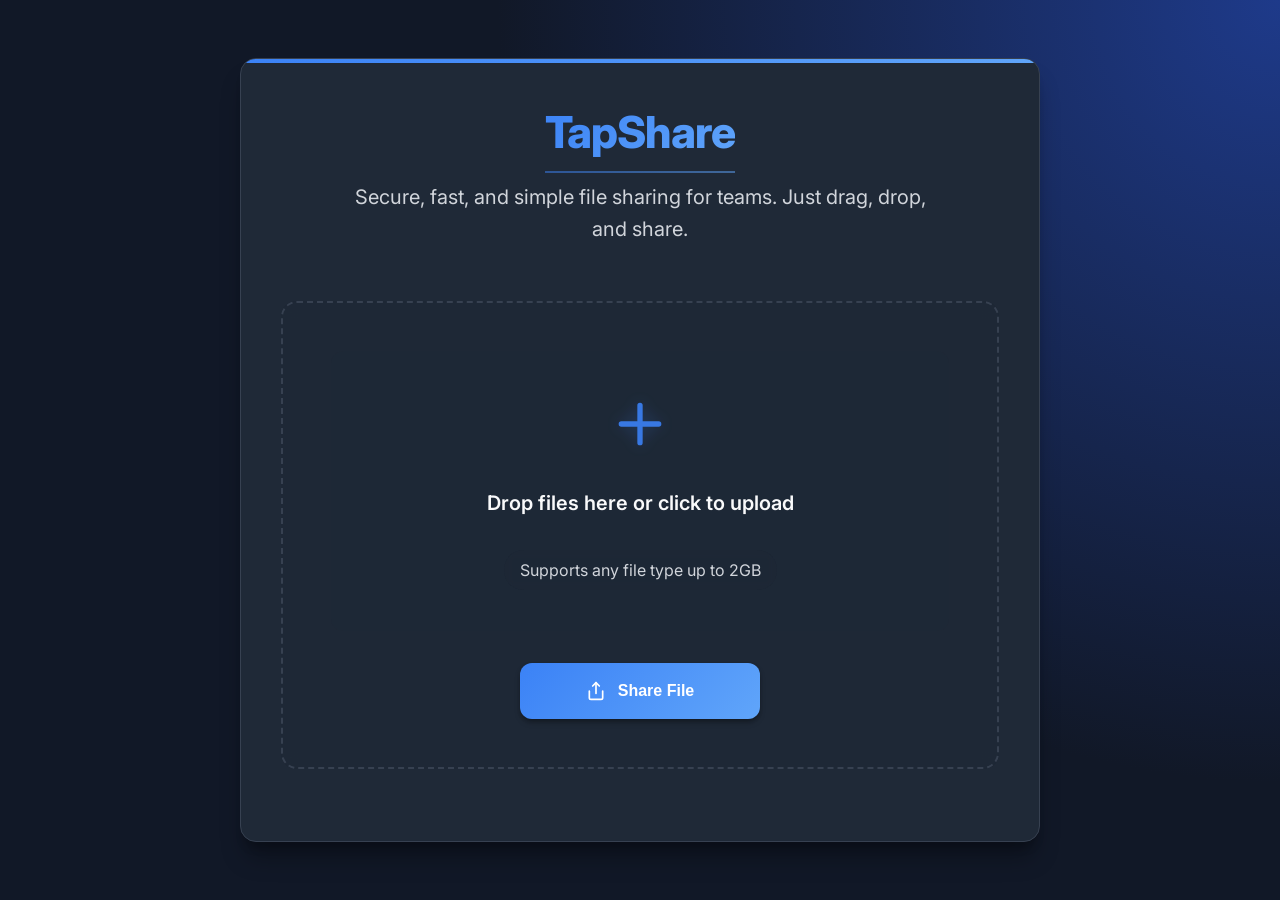
==== commit 5dde2689: "v5" ====
--- a/public/index.html
+++ b/public/index.html
@@ -26,6 +26,8 @@
             --box-shadow: 0 4px 6px -1px rgba(0, 0, 0, 0.3), 0 2px 4px -1px rgba(0, 0, 0, 0.2);
             --box-shadow-lg: 0 20px 25px -5px rgba(0, 0, 0, 0.3), 0 10px 10px -5px rgba(0, 0, 0, 0.2);
             --transition: all 0.2s ease;
+            --gradient-primary: linear-gradient(135deg, var(--primary-color), #60A5FA);
+            --gradient-success: linear-gradient(135deg, var(--success-color), #34D399);
         }
 
         * {
@@ -44,6 +46,7 @@
             align-items: center;
             justify-content: center;
             padding: 2rem 1rem;
+            background: radial-gradient(circle at top right, #1E3A8A 0%, var(--background-color) 50%);
         }
 
         .container {
@@ -51,46 +54,77 @@
             max-width: 800px;
             background: var(--surface-color);
             border-radius: var(--border-radius-lg);
-            box-shadow: var(--box-shadow);
+            box-shadow: var(--box-shadow-lg);
             border: 1px solid var(--border-color);
             padding: 2.5rem;
             margin: 1rem;
+            position: relative;
+            overflow: hidden;
+        }
+
+        .container::before {
+            content: '';
+            position: absolute;
+            top: 0;
+            left: 0;
+            right: 0;
+            height: 4px;
+            background: var(--gradient-primary);
         }
 
         h1 {
-            font-size: 2.5rem;
-            font-weight: 700;
+            font-size: 2.75rem;
+            font-weight: 800;
             text-align: center;
             margin-bottom: 1rem;
-            background: linear-gradient(135deg, var(--primary-color), #60A5FA);
+            background: var(--gradient-primary);
             -webkit-background-clip: text;
             -webkit-text-fill-color: transparent;
             letter-spacing: -0.02em;
+            position: relative;
+            display: inline-block;
+            left: 50%;
+            transform: translateX(-50%);
+        }
+
+        h1::after {
+            content: '';
+            position: absolute;
+            bottom: -8px;
+            left: 0;
+            width: 100%;
+            height: 2px;
+            background: var(--gradient-primary);
+            opacity: 0.5;
         }
 
         .subtitle {
             text-align: center;
             color: var(--text-secondary);
-            font-size: 1.125rem;
-            margin-bottom: 3rem;
+            font-size: 1.25rem;
+            margin-bottom: 3.5rem;
             max-width: 600px;
             margin-left: auto;
             margin-right: auto;
+            line-height: 1.6;
         }
 
         .upload-box {
             border: 2px dashed var(--border-color);
-            border-radius: var(--border-radius);
-            padding: 2.5rem;
+            border-radius: var(--border-radius-lg);
+            padding: 3rem;
             text-align: center;
             background: rgba(31, 41, 55, 0.5);
             transition: var(--transition);
             margin-bottom: 2rem;
+            position: relative;
+            backdrop-filter: blur(8px);
         }
 
         .upload-box.dragover {
             border-color: var(--primary-color);
             background: var(--primary-light);
+            transform: scale(1.02);
         }
 
         .upload-area {
@@ -98,56 +132,81 @@
             flex-direction: column;
             align-items: center;
             justify-content: center;
-            gap: 1.5rem;
-            min-height: 240px;
+            gap: 2rem;
+            min-height: 280px;
             cursor: pointer;
-            padding: 2rem;
-            border-radius: var(--border-radius-sm);
+            padding: 2.5rem;
+            border-radius: var(--border-radius);
             transition: var(--transition);
+            background: rgba(31, 41, 55, 0.3);
         }
 
         .upload-area:hover {
             background: rgba(59, 130, 246, 0.1);
+            transform: translateY(-2px);
         }
 
         .upload-icon {
-            width: 48px;
-            height: 48px;
+            width: 64px;
+            height: 64px;
             color: var(--primary-color);
             opacity: 0.9;
+            filter: drop-shadow(0 0 8px rgba(59, 130, 246, 0.3));
         }
 
         .upload-text {
-            font-size: 1.125rem;
+            font-size: 1.25rem;
+            color: var(--text-primary);
+            font-weight: 600;
+        }
+
+        .upload-hint {
+            font-size: 1rem;
             color: var(--text-secondary);
-            font-weight: 500;
-        }
-
-        .upload-hint {
-            font-size: 0.875rem;
-            color: var(--secondary-color);
+            background: rgba(31, 41, 55, 0.5);
+            padding: 0.5rem 1rem;
+            border-radius: 100px;
+            backdrop-filter: blur(4px);
         }
 
         .button {
-            background: var(--primary-color);
+            background: var(--gradient-primary);
             color: white;
             border: none;
-            padding: 0.875rem 1.75rem;
-            border-radius: var(--border-radius-sm);
+            padding: 1rem 2rem;
+            border-radius: var(--border-radius);
             font-weight: 600;
-            font-size: 0.9375rem;
+            font-size: 1rem;
             cursor: pointer;
             transition: var(--transition);
             display: inline-flex;
             align-items: center;
             justify-content: center;
-            gap: 0.5rem;
-            box-shadow: var(--box-shadow-sm);
+            gap: 0.75rem;
+            box-shadow: var(--box-shadow), 0 0 0 rgba(59, 130, 246, 0.5);
+            position: relative;
+            overflow: hidden;
+        }
+
+        .button::before {
+            content: '';
+            position: absolute;
+            top: 0;
+            left: 0;
+            width: 100%;
+            height: 100%;
+            background: linear-gradient(rgba(255,255,255,0.1), rgba(255,255,255,0));
+            transform: translateY(-100%);
+            transition: transform 0.3s ease;
         }
 
         .button:hover {
-            background: var(--primary-hover);
-            transform: translateY(-1px);
+            transform: translateY(-2px);
+            box-shadow: var(--box-shadow-lg), 0 0 20px rgba(59, 130, 246, 0.4);
+        }
+
+        .button:hover::before {
+            transform: translateY(0);
         }
 
         .button:active {
@@ -156,54 +215,97 @@
 
         #shareBtn {
             width: 100%;
-            max-width: 200px;
-            margin: 1.5rem auto 0;
+            max-width: 240px;
+            margin: 2rem auto 0;
+            height: 3.5rem;
         }
 
         .progress-container {
             width: 100%;
-            height: 6px;
+            height: 8px;
             background: var(--primary-light);
             border-radius: 100px;
             margin: 1.5rem 0;
             overflow: hidden;
+            position: relative;
         }
 
         .progress-bar {
             width: 0%;
             height: 100%;
-            background: linear-gradient(90deg, var(--primary-color), #60A5FA);
+            background: var(--gradient-primary);
             transition: width 0.3s ease;
             border-radius: 100px;
+            position: relative;
+        }
+
+        .progress-bar::after {
+            content: '';
+            position: absolute;
+            top: 0;
+            left: 0;
+            right: 0;
+            bottom: 0;
+            background: linear-gradient(
+                90deg,
+                transparent,
+                rgba(255, 255, 255, 0.2),
+                transparent
+            );
+            animation: shimmer 1.5s infinite;
+        }
+
+        @keyframes shimmer {
+            0% { transform: translateX(-100%); }
+            100% { transform: translateX(100%); }
         }
 
         .share-dialog {
             background: var(--surface-color);
-            padding: 2rem;
+            padding: 2.5rem;
             border-radius: var(--border-radius-lg);
             box-shadow: var(--box-shadow-lg);
             border: 1px solid var(--border-color);
             width: 90%;
-            max-width: 480px;
+            max-width: 520px;
+            position: relative;
+        }
+
+        .share-dialog::before {
+            content: '';
+            position: absolute;
+            top: 0;
+            left: 0;
+            right: 0;
+            height: 4px;
+            background: var(--gradient-success);
         }
 
         .share-dialog h3 {
             color: var(--text-primary);
+            font-size: 1.5rem;
+            font-weight: 700;
+            margin-bottom: 2rem;
+            display: flex;
+            align-items: center;
+            gap: 0.75rem;
+        }
+
+        .share-dialog h3::before {
+            content: '✨';
             font-size: 1.25rem;
-            font-weight: 600;
-            margin-bottom: 1.5rem;
         }
 
         .share-options {
             display: grid;
             grid-template-columns: repeat(3, 1fr);
-            gap: 1rem;
-            margin: 1.5rem 0;
+            gap: 1.25rem;
+            margin: 2rem 0;
         }
 
         .share-option {
-            padding: 1rem;
-            border-radius: var(--border-radius-sm);
+            padding: 1.25rem;
+            border-radius: var(--border-radius);
             background: rgba(31, 41, 55, 0.5);
             border: 1px solid var(--border-color);
             cursor: pointer;
@@ -211,31 +313,53 @@
             display: flex;
             flex-direction: column;
             align-items: center;
-            gap: 0.5rem;
+            gap: 0.75rem;
+            position: relative;
+            overflow: hidden;
+        }
+
+        .share-option::before {
+            content: '';
+            position: absolute;
+            top: 0;
+            left: 0;
+            width: 100%;
+            height: 100%;
+            background: var(--gradient-primary);
+            opacity: 0;
+            transition: opacity 0.3s ease;
+            z-index: 0;
         }
 
         .share-option:hover {
-            background: var(--primary-light);
+            transform: translateY(-3px);
             border-color: var(--primary-color);
-            transform: translateY(-1px);
+        }
+
+        .share-option:hover::before {
+            opacity: 0.1;
         }
 
         .share-option-icon {
-            font-size: 1.5rem;
+            font-size: 2rem;
+            position: relative;
+            z-index: 1;
         }
 
         .share-option-text {
-            font-size: 0.875rem;
+            font-size: 0.9375rem;
             font-weight: 500;
-            color: var(--text-secondary);
+            color: var(--text-primary);
+            position: relative;
+            z-index: 1;
         }
 
         #shareLink {
             width: 100%;
-            padding: 0.875rem 1rem;
-            border: 1px solid var(--border-color);
-            border-radius: var(--border-radius-sm);
-            font-size: 0.9375rem;
+            padding: 1rem 1.25rem;
+            border: 2px solid var(--border-color);
+            border-radius: var(--border-radius);
+            font-size: 1rem;
             color: var(--text-primary);
             background: rgba(31, 41, 55, 0.5);
             transition: var(--transition);
@@ -245,43 +369,54 @@
         #shareLink:focus {
             border-color: var(--primary-color);
             outline: none;
-            box-shadow: 0 0 0 3px var(--primary-light);
+            box-shadow: 0 0 0 4px var(--primary-light);
         }
 
         .overlay {
             background: rgba(0, 0, 0, 0.8);
-            backdrop-filter: blur(4px);
+            backdrop-filter: blur(8px);
         }
 
         .file-preview {
             display: flex;
             flex-direction: column;
             align-items: center;
-            gap: 0.75rem;
-            padding: 1.5rem;
+            gap: 1rem;
+            padding: 2rem;
             background: rgba(31, 41, 55, 0.5);
             border-radius: var(--border-radius);
             border: 1px solid var(--border-color);
-            margin: 1rem 0;
+            margin: 1.5rem 0;
+            transition: var(--transition);
+        }
+
+        .file-preview:hover {
+            transform: translateY(-2px);
+            border-color: var(--primary-color);
+            box-shadow: 0 0 20px rgba(59, 130, 246, 0.2);
         }
 
         .file-preview-icon {
-            width: 40px;
-            height: 40px;
+            width: 48px;
+            height: 48px;
             color: var(--primary-color);
+            filter: drop-shadow(0 0 8px rgba(59, 130, 246, 0.3));
         }
 
         .file-name {
-            font-weight: 500;
+            font-weight: 600;
             color: var(--text-primary);
-            font-size: 1rem;
+            font-size: 1.125rem;
             text-align: center;
             word-break: break-word;
         }
 
         .file-size {
             color: var(--text-secondary);
-            font-size: 0.875rem;
+            font-size: 0.9375rem;
+            background: rgba(31, 41, 55, 0.5);
+            padding: 0.25rem 0.75rem;
+            border-radius: 100px;
         }
 
         .hidden {
@@ -290,41 +425,46 @@
 
         @media (max-width: 768px) {
             .container {
-                padding: 1.5rem;
-            }
-
+                padding: 2rem;
+            }
+
+            h1 {
+                font-size: 2.25rem;
+            }
+
+            .upload-box {
+                padding: 2rem;
+            }
+
+            .upload-area {
+                min-height: 240px;
+            }
+
+            .share-dialog {
+                padding: 2rem;
+            }
+        }
+
+        @media (max-width: 480px) {
             h1 {
                 font-size: 2rem;
             }
 
+            .subtitle {
+                font-size: 1rem;
+            }
+
             .upload-box {
                 padding: 1.5rem;
             }
 
-            .upload-area {
-                min-height: 200px;
-            }
-
-            .share-dialog {
-                padding: 1.5rem;
-            }
-        }
-
-        @media (max-width: 480px) {
-            h1 {
-                font-size: 1.75rem;
-            }
-
-            .subtitle {
-                font-size: 1rem;
-            }
-
-            .upload-box {
-                padding: 1rem;
-            }
-
             .share-options {
                 grid-template-columns: 1fr;
+            }
+
+            .upload-icon {
+                width: 48px;
+                height: 48px;
             }
         }
     </style>
@@ -437,9 +577,11 @@
             document.execCommand('copy');
             const option = event.currentTarget;
             const originalText = option.querySelector('span').innerText;
-            option.querySelector('span').innerText = 'Copied';
+            option.querySelector('span').innerText = 'Copied!';
+            option.style.transform = 'scale(1.05)';
             setTimeout(() => {
                 option.querySelector('span').innerText = originalText;
+                option.style.transform = '';
             }, 2000);
         }
 
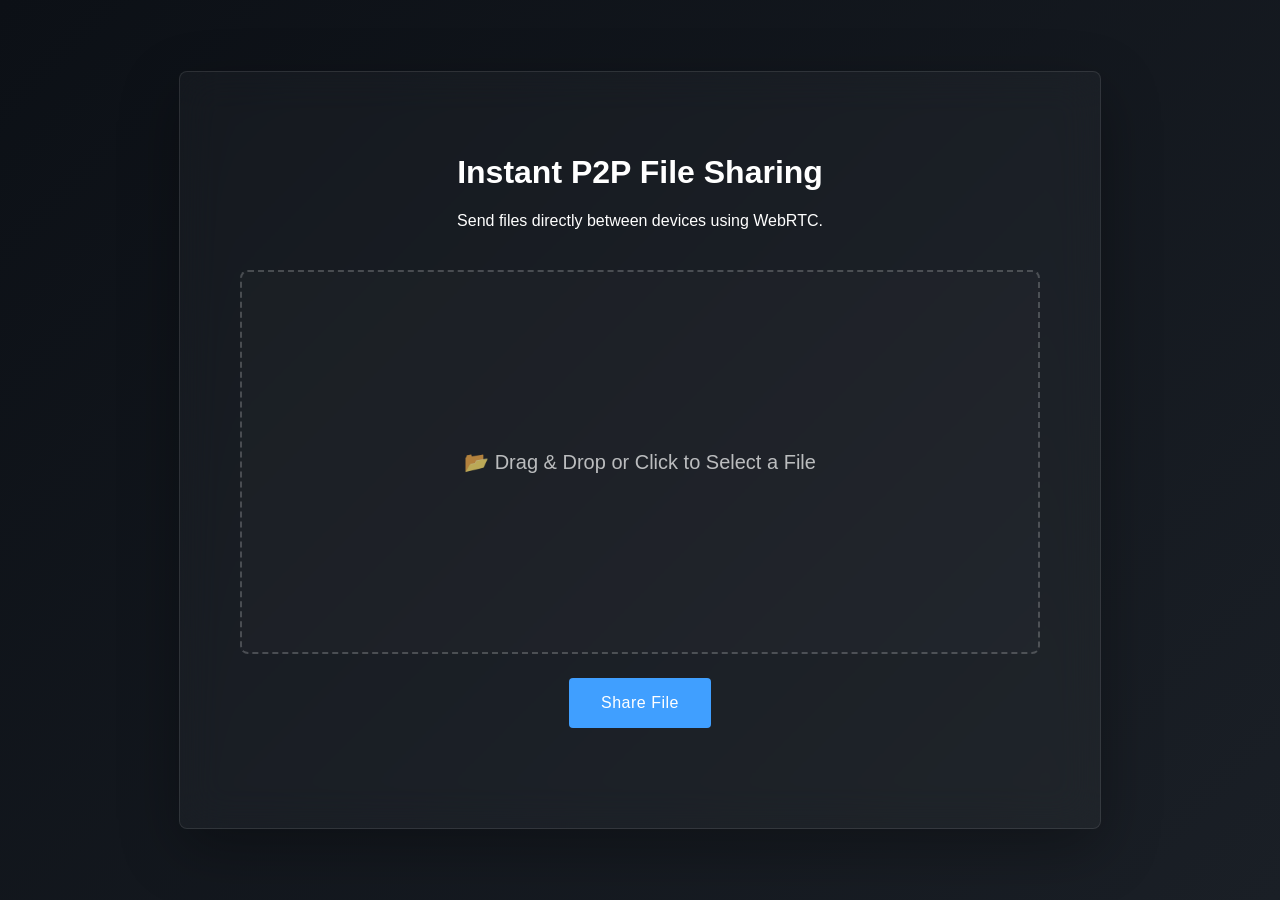
==== commit 8e676683: "update" ====
--- a/public/index.html
+++ b/public/index.html
@@ -3,615 +3,58 @@
 <head>
     <meta charset="UTF-8">
     <meta name="viewport" content="width=device-width, initial-scale=1.0">
-    <title>TapShare - Secure File Transfer</title>
+    <title>P2P File Sharing</title>
     <link rel="stylesheet" href="style.css">
-    <link href="https://fonts.googleapis.com/css2?family=Inter:wght@400;500;600;700&display=swap" rel="stylesheet">
-    <style>
-        :root {
-            --primary-color: #3B82F6;
-            --primary-hover: #2563EB;
-            --primary-light: rgba(59, 130, 246, 0.1);
-            --secondary-color: #9CA3AF;
-            --success-color: #10B981;
-            --error-color: #EF4444;
-            --background-color: #111827;
-            --surface-color: #1F2937;
-            --text-primary: #F9FAFB;
-            --text-secondary: #D1D5DB;
-            --border-color: #374151;
-            --border-radius-sm: 8px;
-            --border-radius: 12px;
-            --border-radius-lg: 16px;
-            --box-shadow-sm: 0 1px 2px rgba(0, 0, 0, 0.3);
-            --box-shadow: 0 4px 6px -1px rgba(0, 0, 0, 0.3), 0 2px 4px -1px rgba(0, 0, 0, 0.2);
-            --box-shadow-lg: 0 20px 25px -5px rgba(0, 0, 0, 0.3), 0 10px 10px -5px rgba(0, 0, 0, 0.2);
-            --transition: all 0.2s ease;
-            --gradient-primary: linear-gradient(135deg, var(--primary-color), #60A5FA);
-            --gradient-success: linear-gradient(135deg, var(--success-color), #34D399);
-        }
-
-        * {
-            margin: 0;
-            padding: 0;
-            box-sizing: border-box;
-        }
-
-        body {
-            font-family: 'Inter', -apple-system, BlinkMacSystemFont, sans-serif;
-            background: var(--background-color);
-            color: var(--text-primary);
-            line-height: 1.5;
-            min-height: 100vh;
-            display: flex;
-            align-items: center;
-            justify-content: center;
-            padding: 2rem 1rem;
-            background: radial-gradient(circle at top right, #1E3A8A 0%, var(--background-color) 50%);
-        }
-
-        .container {
-            width: 100%;
-            max-width: 800px;
-            background: var(--surface-color);
-            border-radius: var(--border-radius-lg);
-            box-shadow: var(--box-shadow-lg);
-            border: 1px solid var(--border-color);
-            padding: 2.5rem;
-            margin: 1rem;
-            position: relative;
-            overflow: hidden;
-        }
-
-        .container::before {
-            content: '';
-            position: absolute;
-            top: 0;
-            left: 0;
-            right: 0;
-            height: 4px;
-            background: var(--gradient-primary);
-        }
-
-        h1 {
-            font-size: 2.75rem;
-            font-weight: 800;
-            text-align: center;
-            margin-bottom: 1rem;
-            background: var(--gradient-primary);
-            -webkit-background-clip: text;
-            -webkit-text-fill-color: transparent;
-            letter-spacing: -0.02em;
-            position: relative;
-            display: inline-block;
-            left: 50%;
-            transform: translateX(-50%);
-        }
-
-        h1::after {
-            content: '';
-            position: absolute;
-            bottom: -8px;
-            left: 0;
-            width: 100%;
-            height: 2px;
-            background: var(--gradient-primary);
-            opacity: 0.5;
-        }
-
-        .subtitle {
-            text-align: center;
-            color: var(--text-secondary);
-            font-size: 1.25rem;
-            margin-bottom: 3.5rem;
-            max-width: 600px;
-            margin-left: auto;
-            margin-right: auto;
-            line-height: 1.6;
-        }
-
-        .upload-box {
-            border: 2px dashed var(--border-color);
-            border-radius: var(--border-radius-lg);
-            padding: 3rem;
-            text-align: center;
-            background: rgba(31, 41, 55, 0.5);
-            transition: var(--transition);
-            margin-bottom: 2rem;
-            position: relative;
-            backdrop-filter: blur(8px);
-        }
-
-        .upload-box.dragover {
-            border-color: var(--primary-color);
-            background: var(--primary-light);
-            transform: scale(1.02);
-        }
-
-        .upload-area {
-            display: flex;
-            flex-direction: column;
-            align-items: center;
-            justify-content: center;
-            gap: 2rem;
-            min-height: 280px;
-            cursor: pointer;
-            padding: 2.5rem;
-            border-radius: var(--border-radius);
-            transition: var(--transition);
-            background: rgba(31, 41, 55, 0.3);
-        }
-
-        .upload-area:hover {
-            background: rgba(59, 130, 246, 0.1);
-            transform: translateY(-2px);
-        }
-
-        .upload-icon {
-            width: 64px;
-            height: 64px;
-            color: var(--primary-color);
-            opacity: 0.9;
-            filter: drop-shadow(0 0 8px rgba(59, 130, 246, 0.3));
-        }
-
-        .upload-text {
-            font-size: 1.25rem;
-            color: var(--text-primary);
-            font-weight: 600;
-        }
-
-        .upload-hint {
-            font-size: 1rem;
-            color: var(--text-secondary);
-            background: rgba(31, 41, 55, 0.5);
-            padding: 0.5rem 1rem;
-            border-radius: 100px;
-            backdrop-filter: blur(4px);
-        }
-
-        .button {
-            background: var(--gradient-primary);
-            color: white;
-            border: none;
-            padding: 1rem 2rem;
-            border-radius: var(--border-radius);
-            font-weight: 600;
-            font-size: 1rem;
-            cursor: pointer;
-            transition: var(--transition);
-            display: inline-flex;
-            align-items: center;
-            justify-content: center;
-            gap: 0.75rem;
-            box-shadow: var(--box-shadow), 0 0 0 rgba(59, 130, 246, 0.5);
-            position: relative;
-            overflow: hidden;
-        }
-
-        .button::before {
-            content: '';
-            position: absolute;
-            top: 0;
-            left: 0;
-            width: 100%;
-            height: 100%;
-            background: linear-gradient(rgba(255,255,255,0.1), rgba(255,255,255,0));
-            transform: translateY(-100%);
-            transition: transform 0.3s ease;
-        }
-
-        .button:hover {
-            transform: translateY(-2px);
-            box-shadow: var(--box-shadow-lg), 0 0 20px rgba(59, 130, 246, 0.4);
-        }
-
-        .button:hover::before {
-            transform: translateY(0);
-        }
-
-        .button:active {
-            transform: translateY(0);
-        }
-
-        #shareBtn {
-            width: 100%;
-            max-width: 240px;
-            margin: 2rem auto 0;
-            height: 3.5rem;
-        }
-
-        .progress-container {
-            width: 100%;
-            height: 8px;
-            background: var(--primary-light);
-            border-radius: 100px;
-            margin: 1.5rem 0;
-            overflow: hidden;
-            position: relative;
-        }
-
-        .progress-bar {
-            width: 0%;
-            height: 100%;
-            background: var(--gradient-primary);
-            transition: width 0.3s ease;
-            border-radius: 100px;
-            position: relative;
-        }
-
-        .progress-bar::after {
-            content: '';
-            position: absolute;
-            top: 0;
-            left: 0;
-            right: 0;
-            bottom: 0;
-            background: linear-gradient(
-                90deg,
-                transparent,
-                rgba(255, 255, 255, 0.2),
-                transparent
-            );
-            animation: shimmer 1.5s infinite;
-        }
-
-        @keyframes shimmer {
-            0% { transform: translateX(-100%); }
-            100% { transform: translateX(100%); }
-        }
-
-        .share-dialog {
-            background: var(--surface-color);
-            padding: 2.5rem;
-            border-radius: var(--border-radius-lg);
-            box-shadow: var(--box-shadow-lg);
-            border: 1px solid var(--border-color);
-            width: 90%;
-            max-width: 520px;
-            position: relative;
-        }
-
-        .share-dialog::before {
-            content: '';
-            position: absolute;
-            top: 0;
-            left: 0;
-            right: 0;
-            height: 4px;
-            background: var(--gradient-success);
-        }
-
-        .share-dialog h3 {
-            color: var(--text-primary);
-            font-size: 1.5rem;
-            font-weight: 700;
-            margin-bottom: 2rem;
-            display: flex;
-            align-items: center;
-            gap: 0.75rem;
-        }
-
-        .share-dialog h3::before {
-            content: '✨';
-            font-size: 1.25rem;
-        }
-
-        .share-options {
-            display: grid;
-            grid-template-columns: repeat(3, 1fr);
-            gap: 1.25rem;
-            margin: 2rem 0;
-        }
-
-        .share-option {
-            padding: 1.25rem;
-            border-radius: var(--border-radius);
-            background: rgba(31, 41, 55, 0.5);
-            border: 1px solid var(--border-color);
-            cursor: pointer;
-            transition: var(--transition);
-            display: flex;
-            flex-direction: column;
-            align-items: center;
-            gap: 0.75rem;
-            position: relative;
-            overflow: hidden;
-        }
-
-        .share-option::before {
-            content: '';
-            position: absolute;
-            top: 0;
-            left: 0;
-            width: 100%;
-            height: 100%;
-            background: var(--gradient-primary);
-            opacity: 0;
-            transition: opacity 0.3s ease;
-            z-index: 0;
-        }
-
-        .share-option:hover {
-            transform: translateY(-3px);
-            border-color: var(--primary-color);
-        }
-
-        .share-option:hover::before {
-            opacity: 0.1;
-        }
-
-        .share-option-icon {
-            font-size: 2rem;
-            position: relative;
-            z-index: 1;
-        }
-
-        .share-option-text {
-            font-size: 0.9375rem;
-            font-weight: 500;
-            color: var(--text-primary);
-            position: relative;
-            z-index: 1;
-        }
-
-        #shareLink {
-            width: 100%;
-            padding: 1rem 1.25rem;
-            border: 2px solid var(--border-color);
-            border-radius: var(--border-radius);
-            font-size: 1rem;
-            color: var(--text-primary);
-            background: rgba(31, 41, 55, 0.5);
-            transition: var(--transition);
-            font-family: inherit;
-        }
-
-        #shareLink:focus {
-            border-color: var(--primary-color);
-            outline: none;
-            box-shadow: 0 0 0 4px var(--primary-light);
-        }
-
-        .overlay {
-            background: rgba(0, 0, 0, 0.8);
-            backdrop-filter: blur(8px);
-        }
-
-        .file-preview {
-            display: flex;
-            flex-direction: column;
-            align-items: center;
-            gap: 1rem;
-            padding: 2rem;
-            background: rgba(31, 41, 55, 0.5);
-            border-radius: var(--border-radius);
-            border: 1px solid var(--border-color);
-            margin: 1.5rem 0;
-            transition: var(--transition);
-        }
-
-        .file-preview:hover {
-            transform: translateY(-2px);
-            border-color: var(--primary-color);
-            box-shadow: 0 0 20px rgba(59, 130, 246, 0.2);
-        }
-
-        .file-preview-icon {
-            width: 48px;
-            height: 48px;
-            color: var(--primary-color);
-            filter: drop-shadow(0 0 8px rgba(59, 130, 246, 0.3));
-        }
-
-        .file-name {
-            font-weight: 600;
-            color: var(--text-primary);
-            font-size: 1.125rem;
-            text-align: center;
-            word-break: break-word;
-        }
-
-        .file-size {
-            color: var(--text-secondary);
-            font-size: 0.9375rem;
-            background: rgba(31, 41, 55, 0.5);
-            padding: 0.25rem 0.75rem;
-            border-radius: 100px;
-        }
-
-        .hidden {
-            display: none !important;
-        }
-
-        @media (max-width: 768px) {
-            .container {
-                padding: 2rem;
-            }
-
-            h1 {
-                font-size: 2.25rem;
-            }
-
-            .upload-box {
-                padding: 2rem;
-            }
-
-            .upload-area {
-                min-height: 240px;
-            }
-
-            .share-dialog {
-                padding: 2rem;
-            }
-        }
-
-        @media (max-width: 480px) {
-            h1 {
-                font-size: 2rem;
-            }
-
-            .subtitle {
-                font-size: 1rem;
-            }
-
-            .upload-box {
-                padding: 1.5rem;
-            }
-
-            .share-options {
-                grid-template-columns: 1fr;
-            }
-
-            .upload-icon {
-                width: 48px;
-                height: 48px;
-            }
-        }
-    </style>
 </head>
 <body>
     <div class="container">
-        <h1>TapShare</h1>
-        <p class="subtitle">Secure, fast, and simple file sharing for teams. Just drag, drop, and share.</p>
+        <h1>Instant P2P File Sharing</h1>
+        <p>Send files directly between devices using WebRTC.</p>
+        
+        <div class="upload-box">
+            <input type="file" id="fileInput" hidden>
+            <label for="fileInput" class="upload-area">
+                <span>📂 Drag & Drop or Click to Select a File</span>
+            </label>
+            <button id="shareBtn">Share File</button>
+        </div>
 
-        <div id="hostSection">
-            <div class="upload-box">
-                <input type="file" id="fileInput" hidden>
-                <label for="fileInput" class="upload-area">
-                    <svg class="upload-icon" viewBox="0 0 24 24" fill="none" xmlns="http://www.w3.org/2000/svg">
-                        <path d="M12 5V19M5 12H19" stroke="currentColor" stroke-width="2" stroke-linecap="round" stroke-linejoin="round"/>
-                    </svg>
-                    <div class="upload-text">Drop files here or click to upload</div>
-                    <div class="upload-hint">Supports any file type up to 2GB</div>
-                </label>
-                <button id="shareBtn" class="button">
-                    <svg width="20" height="20" viewBox="0 0 24 24" fill="none" stroke="currentColor" stroke-width="2" stroke-linecap="round" stroke-linejoin="round">
-                        <path d="M4 12v8a2 2 0 0 0 2 2h12a2 2 0 0 0 2-2v-8"/>
-                        <polyline points="16 6 12 2 8 6"/>
-                        <line x1="12" y1="2" x2="12" y2="15"/>
-                    </svg>
-                    <span>Share File</span>
-                </button>
-            </div>
-
-            <div id="result" class="hidden">
-                <div class="share-dialog">
-                    <h3>Share Your File</h3>
-                    <div class="share-options">
-                        <div class="share-option" onclick="copyShareLink()">
-                            <div class="share-option-icon">📋</div>
-                            <span class="share-option-text">Copy Link</span>
-                        </div>
-                        <div class="share-option" onclick="shareViaEmail()">
-                            <div class="share-option-icon">📧</div>
-                            <span class="share-option-text">Email</span>
-                        </div>
-                        <div class="share-option" onclick="shareViaQR()">
-                            <div class="share-option-icon">📱</div>
-                            <span class="share-option-text">QR Code</span>
-                        </div>
-                    </div>
-                    <input type="text" id="shareLink" readonly placeholder="Generating share link...">
-                    <div class="progress-container">
-                        <div id="progressBar" class="progress-bar"></div>
-                    </div>
-                    <p id="senderStatus"></p>
-                </div>
-                <div class="overlay"></div>
+        <div id="result" class="hidden">
+            <div class="progress-container">
+                <div id="progressBar" class="progress-bar"></div>
             </div>
         </div>
 
         <div id="receiveSection" class="hidden">
-            <h2>Your file is ready</h2>
+            <h2>Receiving File...</h2>
             <div class="progress-container">
                 <div id="progressBar" class="progress-bar"></div>
+                <p id="receiverStatus">Waiting for connection...</p>
             </div>
-            <p id="receiverStatus">Preparing download...</p>
-            <a id="downloadLink" class="button hidden" download>
-                <svg width="20" height="20" viewBox="0 0 24 24" fill="none" stroke="currentColor" stroke-width="2" stroke-linecap="round" stroke-linejoin="round">
-                    <path d="M21 15v4a2 2 0 0 1-2 2H5a2 2 0 0 1-2-2v-4"/>
-                    <polyline points="7 10 12 15 17 10"/>
-                    <line x1="12" y1="15" x2="12" y2="3"/>
-                </svg>
-                <span>Download File</span>
-            </a>
-        </div>
-
-        <div id="uploadFallback" class="hidden">
-            <h3>Alternative Upload Method</h3>
-            <form id="uploadForm" enctype="multipart/form-data">
-                <input type="file" name="file">
-                <button type="submit" class="button">Upload</button>
-            </form>
-            <div id="uploadResult"></div>
+            <a id="downloadLink" class="hidden download-button" download>Download File</a>
         </div>
     </div>
 
     <script src="https://webrtc.github.io/adapter/adapter-latest.js"></script>
-    <script src="/socket.io/socket.io.js"></script>
     <script src="script.js"></script>
 
     <script>
-        const socket = io();
-        const urlParams = new URLSearchParams(window.location.search);
-        const roomId = urlParams.get('room');
-        const fileId = urlParams.get('file');
-
-        if (fileId || roomId) {
-            document.getElementById('hostSection').classList.add('hidden');
-            document.getElementById('receiveSection').classList.remove('hidden');
-            
-            if (fileId) {
-                const downloadLink = document.getElementById('downloadLink');
-                downloadLink.href = `/api/download/${fileId}`;
-                downloadLink.classList.remove('hidden');
-                downloadLink.innerText = 'Download File';
-                document.getElementById('receiverStatus').innerText = 'Your file is ready for download';
-                document.getElementById('progressBar').style.width = '100%';
-            }
-        }
-
-        function copyShareLink() {
-            const shareLink = document.getElementById('shareLink');
-            shareLink.select();
-            document.execCommand('copy');
-            const option = event.currentTarget;
-            const originalText = option.querySelector('span').innerText;
-            option.querySelector('span').innerText = 'Copied!';
-            option.style.transform = 'scale(1.05)';
-            setTimeout(() => {
-                option.querySelector('span').innerText = originalText;
-                option.style.transform = '';
-            }, 2000);
-        }
-
-        function shareViaEmail() {
-            const shareLink = document.getElementById('shareLink').value;
-            window.location.href = `mailto:?subject=File Share&body=Here's your file: ${shareLink}`;
-        }
-
-        function shareViaQR() {
-            alert('QR Code sharing coming soon');
-        }
-
+        // Add drag and drop functionality
         const uploadArea = document.querySelector('.upload-area');
         const fileInput = document.getElementById('fileInput');
 
-        ['dragenter', 'dragover'].forEach(eventName => {
-            uploadArea.addEventListener(eventName, (e) => {
-                e.preventDefault();
-                uploadArea.parentElement.classList.add('dragover');
-            });
+        uploadArea.addEventListener('dragover', (e) => {
+            e.preventDefault();
+            uploadArea.classList.add('dragover');
         });
 
-        ['dragleave', 'drop'].forEach(eventName => {
-            uploadArea.addEventListener(eventName, (e) => {
-                e.preventDefault();
-                uploadArea.parentElement.classList.remove('dragover');
-            });
+        uploadArea.addEventListener('dragleave', () => {
+            uploadArea.classList.remove('dragover');
         });
 
         uploadArea.addEventListener('drop', (e) => {
+            e.preventDefault();
+            uploadArea.classList.remove('dragover');
             fileInput.files = e.dataTransfer.files;
             updateFilePreview(e.dataTransfer.files[0]);
         });
@@ -623,55 +66,21 @@
         function updateFilePreview(file) {
             if (!file) return;
             
-            const uploadArea = document.querySelector('.upload-area');
-            uploadArea.innerHTML = `
-                <div class="file-preview">
-                    <svg class="file-preview-icon" viewBox="0 0 24 24" fill="none" xmlns="http://www.w3.org/2000/svg">
-                        <path d="M13 2H6C5.46957 2 4.96086 2.21071 4.58579 2.58579C4.21071 2.96086 4 3.46957 4 4V20C4 20.5304 4.21071 21.0391 4.58579 21.4142C4.96086 21.7893 5.46957 22 6 22H18C18.5304 22 19.0391 21.7893 19.4142 21.4142C19.7893 21.0391 20 20.5304 20 20V9L13 2Z" stroke="currentColor" stroke-width="2" stroke-linecap="round" stroke-linejoin="round"/>
-                    </svg>
-                    <div class="file-name">${file.name}</div>
-                    <div class="file-size">${formatFileSize(file.size)}</div>
-                </div>
+            const span = uploadArea.querySelector('span');
+            span.innerHTML = `
+                📂 Selected: ${file.name}<br>
+                Size: ${formatFileSize(file.size)}<br>
+                Type: ${file.type || 'Unknown'}
             `;
         }
 
         function formatFileSize(bytes) {
-            if (bytes === 0) return '0 B';
+            if (bytes === 0) return '0 Bytes';
             const k = 1024;
-            const sizes = ['B', 'KB', 'MB', 'GB', 'TB'];
+            const sizes = ['Bytes', 'KB', 'MB', 'GB', 'TB'];
             const i = Math.floor(Math.log(bytes) / Math.log(k));
-            return parseFloat((bytes / Math.pow(k, i)).toFixed(1)) + ' ' + sizes[i];
+            return parseFloat((bytes / Math.pow(k, i)).toFixed(2)) + ' ' + sizes[i];
         }
-
-        document.getElementById('shareBtn').addEventListener('click', async () => {
-            const file = fileInput.files[0];
-            if (!file) return;
-
-            const formData = new FormData();
-            formData.append('file', file);
-
-            try {
-                document.getElementById('result').classList.remove('hidden');
-                const response = await fetch('/api/upload', {
-                    method: 'POST',
-                    body: formData
-                });
-
-                const data = await response.json();
-                if (data.success) {
-                    const shareLink = `${window.location.origin}/download/${data.fileId}`;
-                    document.getElementById('shareLink').value = shareLink;
-                    document.getElementById('progressBar').style.width = '100%';
-                }
-            } catch (error) {
-                console.error('Upload failed:', error);
-                document.getElementById('senderStatus').innerText = 'Upload failed. Please try again.';
-            }
-        });
-
-        socket.on('upload-progress', (progress) => {
-            document.getElementById('progressBar').style.width = `${progress}%`;
-        });
     </script>
 </body>
 </html>
--- a/public/style.css
+++ b/public/style.css
@@ -0,0 +1,156 @@
+/* Global Styles */
+body {
+    font-family: -apple-system, BlinkMacSystemFont, "Segoe UI", Roboto, Helvetica, Arial, sans-serif;
+    display: flex;
+    justify-content: center;
+    align-items: center;
+    min-height: 100vh;
+    background: linear-gradient(135deg, #0c1016 0%, #1a1f26 100%);
+    color: #ffffff;
+    text-align: center;
+    margin: 0;
+}
+
+/* Container */
+.container {
+    background: rgba(255, 255, 255, 0.03);
+    padding: 60px;
+    border-radius: 8px;
+    box-shadow: 0 20px 60px rgba(0, 0, 0, 0.3);
+    width: 95%;
+    max-width: 800px;
+    border: 1px solid rgba(255, 255, 255, 0.1);
+    backdrop-filter: blur(20px);
+}
+
+/* Upload Box */
+.upload-box {
+    margin: 40px 0;
+}
+
+.upload-area {
+    display: flex;
+    flex-direction: column;
+    justify-content: center;
+    align-items: center;
+    height: 300px;
+    background: rgba(255, 255, 255, 0.02);
+    border: 2px dashed rgba(255, 255, 255, 0.2);
+    border-radius: 8px;
+    cursor: pointer;
+    font-size: 20px;
+    padding: 40px;
+    transition: all 0.3s ease;
+    color: rgba(255, 255, 255, 0.7);
+    position: relative;
+    overflow: hidden;
+}
+
+.upload-area:hover {
+    background: rgba(255, 255, 255, 0.04);
+    border-color: #409fff;
+}
+
+.dragover {
+    background: rgba(64, 159, 255, 0.1) !important;
+    border-color: #409fff !important;
+    transform: scale(1.01);
+}
+
+/* Button */
+button {
+    margin-top: 24px;
+    padding: 16px 32px;
+    border: none;
+    background: #409fff;
+    color: white;
+    cursor: pointer;
+    border-radius: 4px;
+    font-size: 16px;
+    font-weight: 500;
+    transition: all 0.2s ease;
+    letter-spacing: 0.5px;
+}
+
+button:hover {
+    background: #4da8ff;
+    transform: translateY(-1px);
+}
+
+button:active {
+    transform: translateY(1px);
+}
+
+/* Results */
+#result {
+    margin-top: 40px;
+}
+
+#shareLink {
+    width: 100%;
+    padding: 16px;
+    border: 1px solid rgba(255, 255, 255, 0.1);
+    border-radius: 4px;
+    text-align: center;
+    font-size: 15px;
+    color: #ffffff;
+    background: rgba(255, 255, 255, 0.05);
+    transition: all 0.2s ease;
+}
+
+#shareLink:focus {
+    outline: none;
+    border-color: #409fff;
+    background: rgba(255, 255, 255, 0.08);
+    box-shadow: 0 0 0 3px rgba(64, 159, 255, 0.2);
+}
+
+#qrCode {
+    margin-top: 32px;
+    padding: 24px;
+    background: rgba(255, 255, 255, 0.05);
+    border-radius: 4px;
+    box-shadow: 0 8px 24px rgba(0, 0, 0, 0.15);
+    border: 1px solid rgba(255, 255, 255, 0.1);
+}
+
+.hidden {
+    display: none;
+}
+
+/* Progress Bar */
+.progress-container {
+    margin: 32px 0;
+    background: rgba(255, 255, 255, 0.05);
+    border-radius: 4px;
+    overflow: hidden;
+    height: 4px;
+}
+
+.progress-bar {
+    width: 0%;
+    height: 100%;
+    background: #409fff;
+    transition: width 0.3s ease;
+}
+
+.download-button {
+    display: inline-block;
+    text-decoration: none;
+    padding: 16px 32px;
+    background: #409fff;
+    color: white;
+    border-radius: 4px;
+    font-weight: 500;
+    transition: all 0.2s ease;
+    letter-spacing: 0.5px;
+}
+
+.download-button:hover {
+    background: #4da8ff;
+    transform: translateY(-1px);
+}
+
+.download-button:active {
+    transform: translateY(1px);
+}
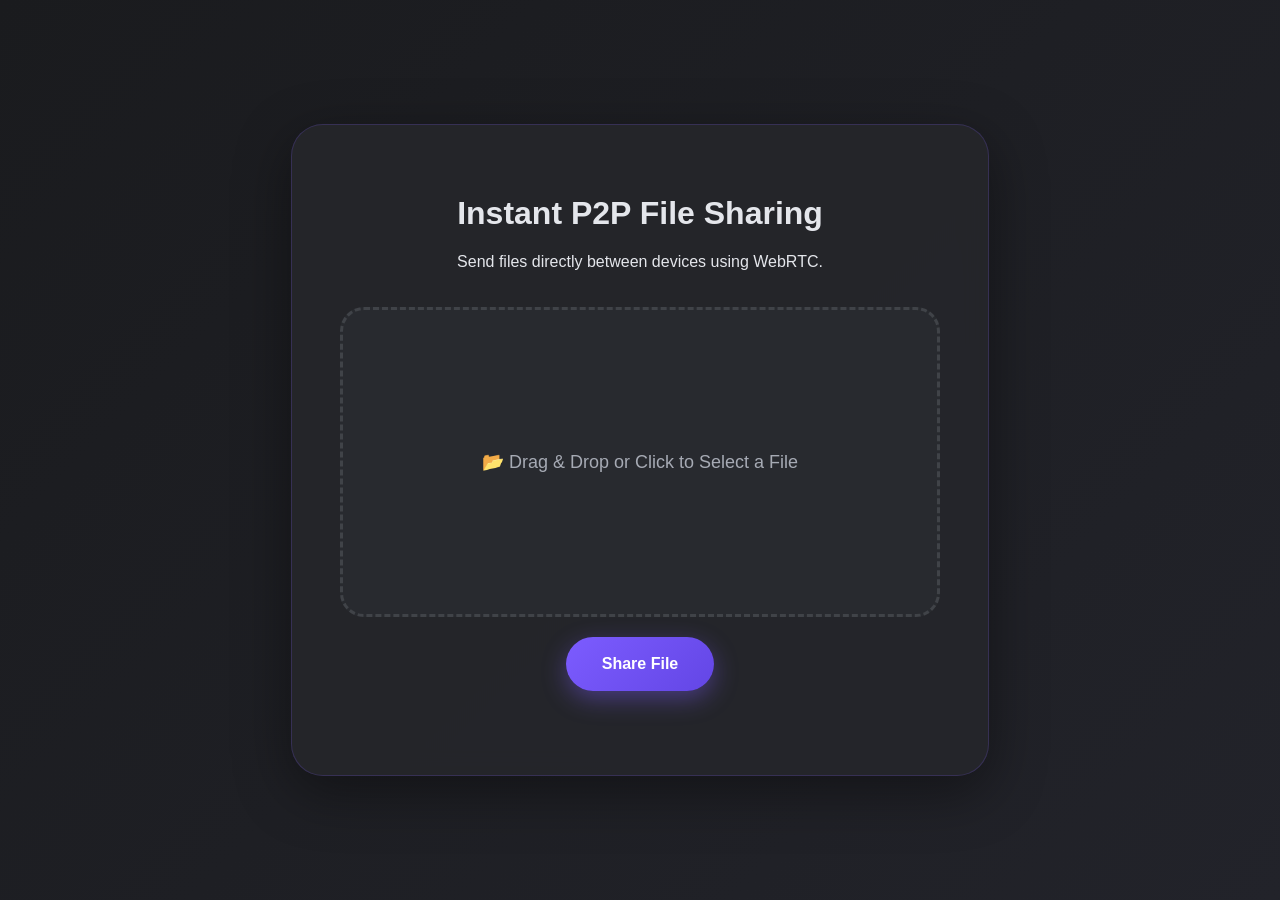
==== commit a22cb134: "Merge branch 'main' of https://github.com/HarrisSagiris/brevity" ====
--- a/public/index.html
+++ b/public/index.html
@@ -20,6 +20,7 @@
         </div>
 
         <div id="result" class="hidden">
+            <input type="text" id="shareLink" readonly>
             <div class="progress-container">
                 <div id="progressBar" class="progress-bar"></div>
             </div>
@@ -29,8 +30,8 @@
             <h2>Receiving File...</h2>
             <div class="progress-container">
                 <div id="progressBar" class="progress-bar"></div>
-                <p id="receiverStatus">Waiting for connection...</p>
             </div>
+            <p id="receiverStatus">Waiting for connection...</p>
             <a id="downloadLink" class="hidden download-button" download>Download File</a>
         </div>
     </div>
--- a/public/style.css
+++ b/public/style.css
@@ -5,27 +5,27 @@
     justify-content: center;
     align-items: center;
     min-height: 100vh;
-    background: linear-gradient(135deg, #0c1016 0%, #1a1f26 100%);
-    color: #ffffff;
+    background: linear-gradient(135deg, #1a1b1e 0%, #22232a 100%);
+    color: #e4e6eb;
     text-align: center;
     margin: 0;
 }
 
 /* Container */
 .container {
-    background: rgba(255, 255, 255, 0.03);
-    padding: 60px;
-    border-radius: 8px;
-    box-shadow: 0 20px 60px rgba(0, 0, 0, 0.3);
+    background: rgba(37, 38, 43, 0.95);
+    padding: 48px;
+    border-radius: 32px;
+    box-shadow: 0 16px 56px rgba(0, 0, 0, 0.4);
     width: 95%;
-    max-width: 800px;
-    border: 1px solid rgba(255, 255, 255, 0.1);
-    backdrop-filter: blur(20px);
+    max-width: 600px;
+    border: 1px solid rgba(124, 92, 255, 0.2);
+    backdrop-filter: blur(12px);
 }
 
 /* Upload Box */
 .upload-box {
-    margin: 40px 0;
+    margin: 36px 0;
 }
 
 .upload-area {
@@ -33,48 +33,52 @@
     flex-direction: column;
     justify-content: center;
     align-items: center;
-    height: 300px;
-    background: rgba(255, 255, 255, 0.02);
-    border: 2px dashed rgba(255, 255, 255, 0.2);
-    border-radius: 8px;
+    height: 240px;
+    background: rgba(44, 46, 51, 0.7);
+    border: 3px dashed #404348;
+    border-radius: 24px;
     cursor: pointer;
-    font-size: 20px;
-    padding: 40px;
-    transition: all 0.3s ease;
-    color: rgba(255, 255, 255, 0.7);
+    font-size: 18px;
+    padding: 32px;
+    transition: all 0.3s cubic-bezier(0.4, 0, 0.2, 1);
+    color: #a6aab4;
     position: relative;
     overflow: hidden;
 }
 
 .upload-area:hover {
-    background: rgba(255, 255, 255, 0.04);
-    border-color: #409fff;
+    background: rgba(51, 53, 57, 0.8);
+    border-color: #7c5cff;
+    transform: translateY(-2px);
 }
 
 .dragover {
-    background: rgba(64, 159, 255, 0.1) !important;
-    border-color: #409fff !important;
-    transform: scale(1.01);
+    background: rgba(43, 38, 64, 0.9) !important;
+    border-color: #7c5cff !important;
+    transform: scale(1.02);
 }
 
 /* Button */
 button {
-    margin-top: 24px;
-    padding: 16px 32px;
+    margin-top: 20px;
+    padding: 18px 36px;
     border: none;
-    background: #409fff;
+    background: linear-gradient(135deg, #7c5cff 0%, #6346e5 100%);
     color: white;
     cursor: pointer;
-    border-radius: 4px;
+    border-radius: 36px;
     font-size: 16px;
-    font-weight: 500;
-    transition: all 0.2s ease;
-    letter-spacing: 0.5px;
+    font-weight: 600;
+    transition: all 0.3s cubic-bezier(0.4, 0, 0.2, 1);
+    box-shadow: 0 8px 24px rgba(124, 92, 255, 0.4);
+    position: relative;
+    overflow: hidden;
 }
 
 button:hover {
-    background: #4da8ff;
-    transform: translateY(-1px);
+    background: linear-gradient(135deg, #8d71ff 0%, #735bf2 100%);
+    transform: translateY(-2px);
+    box-shadow: 0 12px 28px rgba(124, 92, 255, 0.5);
 }
 
 button:active {
@@ -83,35 +87,37 @@
 
 /* Results */
 #result {
-    margin-top: 40px;
+    margin-top: 36px;
 }
 
 #shareLink {
     width: 100%;
-    padding: 16px;
-    border: 1px solid rgba(255, 255, 255, 0.1);
-    border-radius: 4px;
+    padding: 18px;
+    border: 2px solid rgba(124, 92, 255, 0.3);
+    border-radius: 16px;
     text-align: center;
     font-size: 15px;
-    color: #ffffff;
-    background: rgba(255, 255, 255, 0.05);
-    transition: all 0.2s ease;
+    color: #e4e6eb;
+    background: rgba(44, 46, 51, 0.7);
+    transition: all 0.3s ease;
+    backdrop-filter: blur(8px);
 }
 
 #shareLink:focus {
     outline: none;
-    border-color: #409fff;
-    background: rgba(255, 255, 255, 0.08);
-    box-shadow: 0 0 0 3px rgba(64, 159, 255, 0.2);
+    border-color: #7c5cff;
+    background: rgba(51, 53, 57, 0.8);
+    box-shadow: 0 0 0 4px rgba(124, 92, 255, 0.2);
 }
 
 #qrCode {
-    margin-top: 32px;
-    padding: 24px;
-    background: rgba(255, 255, 255, 0.05);
-    border-radius: 4px;
-    box-shadow: 0 8px 24px rgba(0, 0, 0, 0.15);
-    border: 1px solid rgba(255, 255, 255, 0.1);
+    margin-top: 28px;
+    padding: 20px;
+    background: rgba(44, 46, 51, 0.7);
+    border-radius: 20px;
+    box-shadow: 0 8px 24px rgba(0, 0, 0, 0.25);
+    border: 1px solid rgba(124, 92, 255, 0.2);
+    backdrop-filter: blur(8px);
 }
 
 .hidden {
@@ -120,35 +126,41 @@
 
 /* Progress Bar */
 .progress-container {
-    margin: 32px 0;
-    background: rgba(255, 255, 255, 0.05);
-    border-radius: 4px;
+    margin: 28px 0;
+    background: rgba(44, 46, 51, 0.7);
+    border-radius: 16px;
     overflow: hidden;
-    height: 4px;
+    border: 1px solid rgba(124, 92, 255, 0.2);
+    padding: 4px;
 }
 
 .progress-bar {
     width: 0%;
-    height: 100%;
-    background: #409fff;
-    transition: width 0.3s ease;
+    height: 10px;
+    background: linear-gradient(90deg, #7c5cff, #6346e5);
+    border-radius: 8px;
+    transition: width 0.4s cubic-bezier(0.4, 0, 0.2, 1);
+    box-shadow: 0 2px 8px rgba(124, 92, 255, 0.4);
 }
 
 .download-button {
     display: inline-block;
     text-decoration: none;
-    padding: 16px 32px;
-    background: #409fff;
+    padding: 18px 36px;
+    background: linear-gradient(135deg, #7c5cff 0%, #6346e5 100%);
     color: white;
-    border-radius: 4px;
-    font-weight: 500;
-    transition: all 0.2s ease;
-    letter-spacing: 0.5px;
+    border-radius: 36px;
+    font-weight: 600;
+    transition: all 0.3s cubic-bezier(0.4, 0, 0.2, 1);
+    box-shadow: 0 8px 24px rgba(124, 92, 255, 0.4);
+    position: relative;
+    overflow: hidden;
 }
 
 .download-button:hover {
-    background: #4da8ff;
-    transform: translateY(-1px);
+    background: linear-gradient(135deg, #8d71ff 0%, #735bf2 100%);
+    transform: translateY(-2px);
+    box-shadow: 0 12px 28px rgba(124, 92, 255, 0.5);
 }
 
 .download-button:active {
